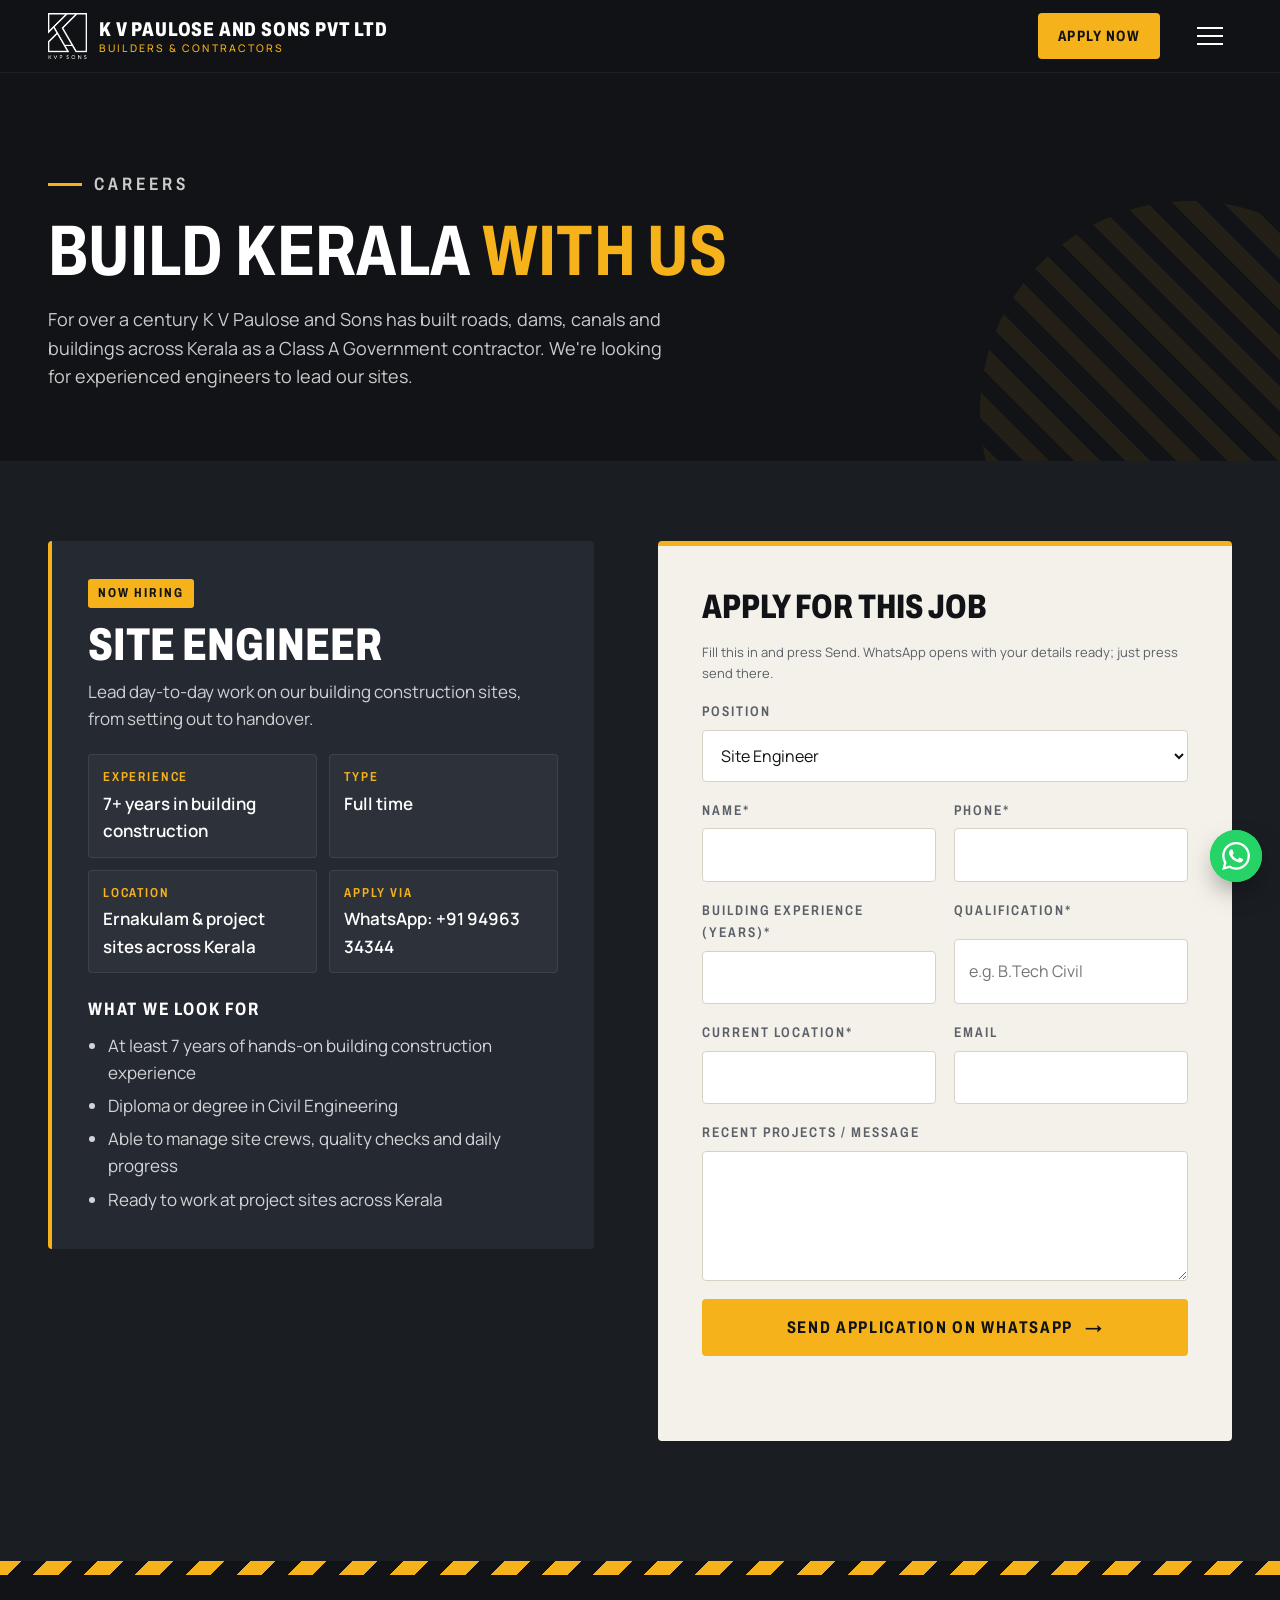
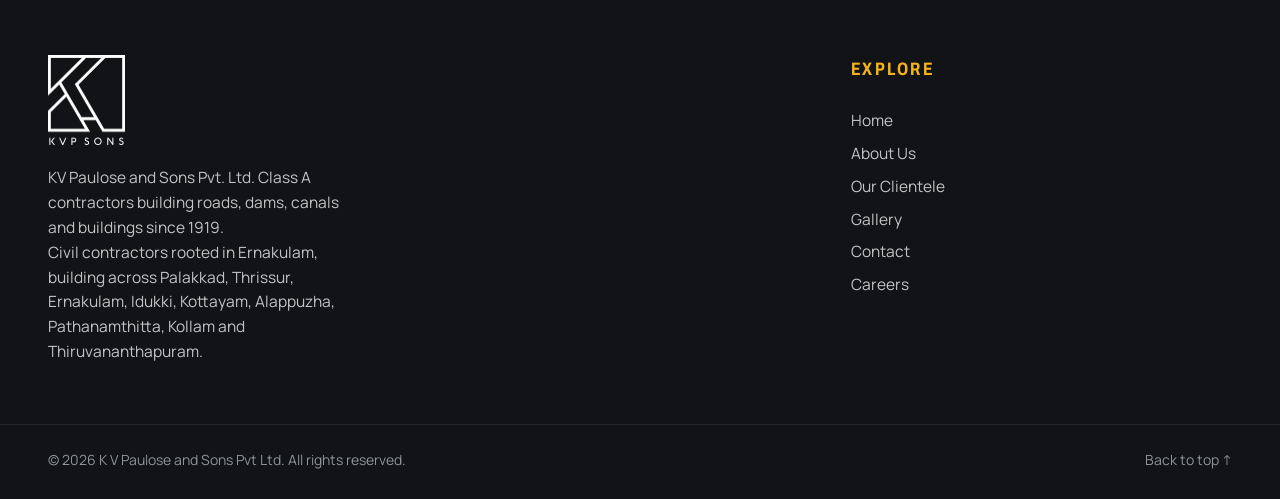
==== site/careers.html @ 3b6acccb "Careers page, card labels, timeline 1980/1990, MD Amal Paul, district SEO, founder wording, colour l" ====
<!doctype html>
<html lang="en">
<head>
  <meta charset="utf-8">
  <meta name="viewport" content="width=device-width, initial-scale=1">
  <title>Careers | K V Paulose and Sons Pvt Ltd — Site Engineer jobs in Kerala</title>
  <meta name="description" content="K V Paulose and Sons Pvt Ltd, Class A Government contractors since 1919, are hiring Site Engineers with 7+ years of building construction experience. Apply on WhatsApp.">
  <link rel="canonical" href="https://kvpsons.com/careers.html">
  <meta name="theme-color" content="#111316">
  <meta property="og:type" content="website">
  <meta property="og:site_name" content="K V Paulose and Sons Pvt Ltd">
  <meta property="og:title" content="We're hiring Site Engineers — K V Paulose and Sons Pvt Ltd">
  <meta property="og:description" content="7+ years of building construction experience. Join a Class A Government contractor building across Kerala since 1919. Apply on WhatsApp.">
  <meta property="og:url" content="https://kvpsons.com/careers.html">
  <meta property="og:image" content="https://kvpsons.com/images/logo.png">
  <meta name="twitter:card" content="summary">
  <script type="application/ld+json">
  {
    "@context": "https://schema.org",
    "@type": "JobPosting",
    "title": "Site Engineer",
    "description": "<p>Site Engineer for building construction projects across Kerala. Minimum 7 years of building construction experience.</p>",
    "datePosted": "2026-11-24",
    "employmentType": "FULL_TIME",
    "hiringOrganization": { "@type": "Organization", "name": "K V Paulose and Sons Pvt Ltd", "sameAs": "https://kvpsons.com/", "logo": "https://kvpsons.com/images/logo.png" },
    "jobLocation": { "@type": "Place", "address": { "@type": "PostalAddress", "addressLocality": "Ernakulam", "addressRegion": "Kerala", "addressCountry": "IN" } },
    "experienceRequirements": { "@type": "OccupationalExperienceRequirements", "monthsOfExperience": 84 }
  }
  </script>
  <link rel="icon" href="images/logo.png">
  <link rel="preconnect" href="https://fonts.googleapis.com">
  <link rel="preconnect" href="https://fonts.gstatic.com" crossorigin>
  <link href="https://fonts.googleapis.com/css2?family=Archivo:wdth,wght@62..125,500..900&family=Manrope:wght@400;500;600;700&display=swap" rel="stylesheet">
  <link rel="stylesheet" href="css/style.css?v=20">
</head>
<body class="careers-page">

<header class="header is-solid" id="header">
  <div class="header__inner">
    <a href="index.html" class="brand">
      <img src="images/logo.png" alt="K V Paulose and Sons Pvt Ltd logo">
      <span>K V Paulose and Sons Pvt Ltd<small>Builders &amp; Contractors</small></span>
    </a>
    <nav class="nav" id="nav">
      <a href="index.html">Home</a>
      <a href="index.html#about">About Us</a>
      <a href="index.html#clients">Our Clientele</a>
      <a href="index.html#gallery">Gallery</a>
      <a href="index.html#contact">Contact</a>
      <a href="careers.html" class="is-active">Careers</a>
    </nav>
    <a href="#apply" class="btn btn--yellow header__cta">Apply Now</a>
    <button class="burger" id="burger" aria-label="Open menu"><span></span><span></span><span></span></button>
  </div>
</header>

<main>
  <section class="careers-hero">
    <div class="container">
      <p class="kicker"><span class="kicker__bar"></span>Careers</p>
      <h1 class="h2">Build Kerala <em>with us</em></h1>
      <p>For over a century K V Paulose and Sons has built roads, dams, canals and buildings across Kerala as a Class A Government contractor. We're looking for experienced engineers to lead our sites.</p>
    </div>
  </section>

  <section class="careers" id="apply">
    <div class="container careers__grid">
      <article class="job">
        <span class="job__badge">Now hiring</span>
        <h2>Site Engineer</h2>
        <p>Lead day-to-day work on our building construction sites, from setting out to handover.</p>
        <dl class="job__facts">
          <div><dt>Experience</dt><dd>7+ years in building construction</dd></div>
          <div><dt>Type</dt><dd>Full time</dd></div>
          <div><dt>Location</dt><dd>Ernakulam &amp; project sites across Kerala</dd></div>
          <div><dt>Apply via</dt><dd>WhatsApp: +91 94963 34344</dd></div>
        </dl>
        <h4>What we look for</h4>
        <ul>
          <li>At least 7 years of hands-on building construction experience</li>
          <li>Diploma or degree in Civil Engineering</li>
          <li>Able to manage site crews, quality checks and daily progress</li>
          <li>Ready to work at project sites across Kerala</li>
        </ul>
      </article>

      <form class="form" id="careerForm">
        <h3>Apply for this job</h3>
        <p class="form__hint">Fill this in and press Send. WhatsApp opens with your details ready; just press send there.</p>
        <label><span>Position</span>
          <select name="position"><option>Site Engineer</option></select>
        </label>
        <div class="form__row">
          <label><span>Name*</span><input type="text" name="name" required autocomplete="name"></label>
          <label><span>Phone*</span><input type="tel" name="phone" required autocomplete="tel"></label>
        </div>
        <div class="form__row">
          <label><span>Building experience (years)*</span><input type="number" name="experience" min="0" max="60" required inputmode="numeric"></label>
          <label><span>Qualification*</span><input type="text" name="qualification" required placeholder="e.g. B.Tech Civil"></label>
        </div>
        <div class="form__row">
          <label><span>Current location*</span><input type="text" name="location" required></label>
          <label><span>Email</span><input type="email" name="email" autocomplete="email"></label>
        </div>
        <label><span>Recent projects / message</span><textarea name="message" rows="4"></textarea></label>
        <button class="btn btn--yellow btn--block" type="submit">Send Application on WhatsApp <span>→</span></button>
        <p class="form__msg" id="careerMsg" role="status"></p>
      </form>
    </div>
  </section>
</main>

<footer class="footer">
  <div class="hazard"></div>
  <div class="container footer__grid">
    <div class="footer__brand">
      <img src="images/logo.png" alt="K V Paulose and Sons Pvt Ltd logo">
      <p>KV Paulose and Sons Pvt. Ltd. Class A contractors building roads, dams, canals and buildings since 1919.</p>
      <p>Civil contractors rooted in Ernakulam, building across Palakkad, Thrissur, Ernakulam, Idukki, Kottayam, Alappuzha, Pathanamthitta, Kollam and Thiruvananthapuram.</p>
    </div>
    <div>
      <h5>Explore</h5>
      <a href="index.html">Home</a><a href="index.html#about">About Us</a><a href="index.html#clients">Our Clientele</a><a href="index.html#gallery">Gallery</a><a href="index.html#contact">Contact</a><a href="careers.html">Careers</a>
    </div>
  </div>
  <div class="container footer__bottom">
    <span>© <span id="year"></span> K V Paulose and Sons Pvt Ltd. All rights reserved.</span>
    <a href="#">Back to top ↑</a>
  </div>
</footer>

<a class="wa-float" href="https://wa.me/919496334344?text=Hello%20K%20V%20Paulose%20and%20Sons%2C%20I%20would%20like%20to%20apply%20for%20the%20Site%20Engineer%20job." target="_blank" rel="noopener" aria-label="Chat with us on WhatsApp" title="Chat with us on WhatsApp"><svg viewBox="0 0 24 24" aria-hidden="true"><path d="M17.472 14.382c-.297-.149-1.758-.867-2.03-.967-.273-.099-.471-.148-.67.15-.197.297-.767.966-.94 1.164-.173.199-.347.223-.644.075-.297-.15-1.255-.463-2.39-1.475-.883-.788-1.48-1.761-1.653-2.059-.173-.297-.018-.458.13-.606.134-.133.298-.347.446-.52.149-.174.198-.298.298-.497.099-.198.05-.371-.025-.52-.075-.149-.669-1.612-.916-2.207-.242-.579-.487-.5-.669-.51-.173-.008-.371-.01-.57-.01-.198 0-.52.074-.792.372-.272.297-1.04 1.016-1.04 2.479 0 1.462 1.065 2.875 1.213 3.074.149.198 2.096 3.2 5.077 4.487.709.306 1.262.489 1.694.625.712.227 1.36.195 1.871.118.571-.085 1.758-.719 2.006-1.413.248-.694.248-1.289.173-1.413-.074-.124-.272-.198-.57-.347m-5.421 7.403h-.004a9.87 9.87 0 01-5.031-1.378l-.361-.214-3.741.982.998-3.648-.235-.374a9.86 9.86 0 01-1.51-5.26c.001-5.45 4.436-9.884 9.888-9.884 2.64 0 5.122 1.03 6.988 2.898a9.825 9.825 0 012.893 6.994c-.003 5.45-4.437 9.884-9.885 9.884m8.413-18.297A11.815 11.815 0 0012.05 0C5.495 0 .16 5.335.157 11.892c0 2.096.547 4.142 1.588 5.945L.057 24l6.305-1.654a11.882 11.882 0 005.683 1.448h.005c6.554 0 11.89-5.335 11.893-11.893a11.821 11.821 0 00-3.48-8.413Z"/></svg></a>

<script src="js/careers.js?v=1"></script>
</body>
</html>
---- site/css/style.css ----
/* =========================================================
   KVP SONS — stylesheet
   Brand colours & fonts live in :root.
   ========================================================= */
:root {
  --yellow: #F5B21B;
  --yellow-dark: #D6950A;
  --ink: #111316;
  --ink-2: #1A1D22;
  --ink-3: #252931;
  --paper: #F4F1EA;
  --paper-2: #E9E4D8;
  --white: #FFFFFF;
  --muted: #8E949C;
  --muted-dark: #5B6068;

  --head: "Archivo", "Barlow Condensed", "Arial Narrow", sans-serif;
  --head-stretch: 75%;            /* Archivo is a variable-width font: 80% = slightly condensed */
  --body: "Manrope", system-ui, sans-serif;
  --ease: cubic-bezier(.22, 1, .36, 1);
  --radius: 4px;
  --pad: clamp(16px, 4vw, 48px);
}

*, *::before, *::after { box-sizing: border-box; margin: 0; padding: 0; }
html { scroll-behavior: smooth; scroll-padding-top: 76px; }
body { background: var(--ink); color: var(--white); font-family: var(--body); font-size: 17px; line-height: 1.6; overflow-x: hidden; }
img { display: block; max-width: 100%; }
a { color: inherit; text-decoration: none; }
button, input, select, textarea { font: inherit; color: inherit; }
button { cursor: pointer; background: none; border: 0; }

.container { width: 100%; max-width: 1280px; margin: 0 auto; padding: 0 var(--pad); }

/* ---------- type ---------- */
.h2 { font-family: var(--head); font-stretch: var(--head-stretch); font-weight: 700; text-transform: uppercase; font-size: clamp(40px, 5.6vw, 78px); line-height: .95; letter-spacing: .005em; }
.h2 em, .hero__title em { font-style: normal; color: var(--yellow); }
.kicker { display: flex; align-items: center; gap: 12px; font-family: var(--head); font-stretch: var(--head-stretch); font-weight: 600; font-size: 15px; letter-spacing: .22em; text-transform: uppercase; color: var(--yellow); margin-bottom: 18px; }
.kicker__bar { width: 34px; height: 3px; background: var(--yellow); display: inline-block; }
.kicker--dark { color: var(--ink); }
.kicker--dark .kicker__bar { background: var(--yellow); }

/* ---------- buttons ---------- */
.btn { display: inline-flex; align-items: center; justify-content: center; gap: 12px; padding: 15px 28px; font-family: var(--head); font-stretch: var(--head-stretch); font-weight: 700; font-size: 17px; letter-spacing: .1em; text-transform: uppercase; border-radius: var(--radius); position: relative; overflow: hidden; isolation: isolate; transition: color .35s, border-color .35s; }
.btn span { transition: transform .35s var(--ease); }
.btn:hover span { transform: translateX(5px); }
.btn--yellow { background: var(--yellow); color: var(--ink); }
.btn--yellow::before { content: ""; position: absolute; inset: 0; z-index: -1; background: var(--white); transform: scaleX(0); transform-origin: right; transition: transform .45s var(--ease); }
.btn--yellow:hover::before { transform: scaleX(1); transform-origin: left; }
.btn--ghost { border: 2px solid rgba(255,255,255,.5); color: var(--white); }
.btn--ghost:hover { border-color: var(--yellow); color: var(--yellow); }
.btn--block { width: 100%; }

/* =========================================================
   HEADER
   ========================================================= */
.header { position: fixed; inset: 0 0 auto; z-index: 50; transition: background .4s, box-shadow .4s, padding .4s; padding: 14px 0; }
.header.is-solid { background: rgba(17,19,22,.96); box-shadow: 0 1px 0 rgba(255,255,255,.06); padding: 6px 0; }
.header__inner { max-width: 1400px; margin: 0 auto; padding: 0 var(--pad); display: flex; align-items: center; gap: 28px; height: 60px; }
.brand { display: flex; align-items: center; gap: 12px; margin-right: auto; }
.brand img { height: 46px; width: auto; }
.brand span { font-family: var(--head); font-stretch: var(--head-stretch); font-weight: 800; font-size: 20px; letter-spacing: .04em; text-transform: uppercase; white-space: nowrap; line-height: 1; display: flex; flex-direction: column; }
.brand small { font-family: var(--body); font-weight: 500; font-size: 10.5px; letter-spacing: .2em; text-transform: uppercase; color: var(--yellow); margin-top: 4px; }
.nav { display: flex; gap: 26px; }
.nav a { white-space: nowrap; font-family: var(--head); font-stretch: var(--head-stretch); font-weight: 600; font-size: 16px; letter-spacing: .1em; text-transform: uppercase; position: relative; padding: 6px 0; color: rgba(255,255,255,.82); transition: color .3s; }
.nav a::after { content: ""; position: absolute; left: 0; right: 0; bottom: 0; height: 2px; background: var(--yellow); transform: scaleX(0); transform-origin: left; transition: transform .35s var(--ease); }
.nav a:hover, .nav a.is-active { color: var(--white); }
.nav a:hover::after, .nav a.is-active::after { transform: scaleX(1); }
.header__cta { padding: 11px 20px; font-size: 15px; }
/* day / night switch — small round button on the right of the header */
.scene-toggle {
  width: 40px; height: 40px; flex: 0 0 40px; border-radius: 50%;
  display: grid; place-items: center; cursor: pointer;
  background: rgba(255,255,255,.08); border: 1px solid rgba(255,255,255,.22); color: var(--white);
  transition: background .3s, border-color .3s, transform .4s var(--ease);
}
.scene-toggle:hover, .scene-toggle:focus-visible { background: rgba(245,178,27,.18); border-color: var(--yellow); }
.scene-toggle:active { transform: rotate(-25deg) scale(.92); }
.scene-toggle svg { width: 19px; height: 19px; grid-area: 1 / 1; transition: opacity .35s, transform .45s var(--ease); }
.scene-toggle .ico-moon { fill: var(--white); }
.scene-toggle .ico-sun { fill: var(--yellow); stroke: var(--yellow); stroke-width: 1.8; stroke-linecap: round; }
/* day shows the moon (tap for night); night shows the sun (tap for day) */
html[data-scene="day"] .scene-toggle .ico-sun, html:not([data-scene]) .scene-toggle .ico-sun { opacity: 0; transform: rotate(-90deg) scale(.5); }
html[data-scene="night"] .scene-toggle .ico-moon { opacity: 0; transform: rotate(90deg) scale(.5); }
.burger { display: none; width: 44px; height: 44px; flex-direction: column; justify-content: center; align-items: center; gap: 6px; }
.burger span { width: 26px; height: 2px; background: var(--white); transition: transform .35s var(--ease), opacity .3s; }
.burger.is-open span:nth-child(1) { transform: translateY(8px) rotate(45deg); }
.burger.is-open span:nth-child(2) { opacity: 0; }
.burger.is-open span:nth-child(3) { transform: translateY(-8px) rotate(-45deg); }

/* =========================================================
   HERO
   ========================================================= */
.hero { position: relative; min-height: max(100vh, 640px); overflow: hidden; display: flex; flex-direction: column; justify-content: center; background: #0E1A2B; }
.hero__canvas { position: absolute; inset: 0; width: 100%; height: 100%; display: block; }
.hero__shade { position: absolute; inset: 0; pointer-events: none; background: linear-gradient(90deg, rgba(10,12,16,.82) 0%, rgba(10,12,16,.55) 38%, rgba(10,12,16,0) 62%), linear-gradient(0deg, rgba(10,12,16,.65) 0%, rgba(10,12,16,0) 30%); }
/* top padding clears the header, bottom padding keeps the buttons above the stats bar */
.hero__content { position: relative; z-index: 2; padding-top: 120px; padding-bottom: 190px; }
.hero__title { font-family: var(--head); font-stretch: var(--head-stretch); font-weight: 800; text-transform: uppercase; font-size: clamp(46px, min(6.4vw, 10.5vh), 98px); line-height: .9; letter-spacing: .005em; margin-bottom: 26px; }
.hero__title .ln { display: block; overflow: hidden; }
.hero__title .ln > span { display: inline-block; }
/* frosted-glass panel keeps the intro text readable over the lit city */
.hero__text {
  max-width: 540px; margin-bottom: 30px; font-size: 18px; color: rgba(255,255,255,.92);
  padding: 16px 22px; border-radius: 12px;
  background: rgba(12,14,18,.45);
  -webkit-backdrop-filter: blur(12px) saturate(1.2); backdrop-filter: blur(12px) saturate(1.2);
  border: 1px solid rgba(255,255,255,.12); border-left: 3px solid var(--yellow);
  box-shadow: 0 18px 40px -20px rgba(0,0,0,.6);
}
.hero__btns { display: flex; flex-wrap: wrap; gap: 14px; }

.stats { position: absolute; z-index: 3; left: 0; right: 0; bottom: 0; margin: 0 auto; padding: 0; display: grid; grid-template-columns: repeat(4, minmax(0, 1fr)); max-width: 1280px; }
.stat { padding: 22px 26px; background: rgba(17,19,22,.78); backdrop-filter: blur(8px); -webkit-backdrop-filter: blur(8px); border-top: 3px solid var(--yellow); display: grid; grid-template-columns: auto 1fr; align-items: baseline; column-gap: 2px; }
.stat + .stat { border-left: 1px solid rgba(255,255,255,.08); }
.stat b { font-family: var(--head); font-stretch: var(--head-stretch); font-weight: 800; font-size: clamp(34px, 3.6vw, 52px); line-height: 1; }
.stat i { font-style: normal; font-family: var(--head); font-stretch: var(--head-stretch); font-weight: 800; font-size: 30px; color: var(--yellow); }
.stat span { grid-column: 1 / -1; font-size: 13px; letter-spacing: .14em; text-transform: uppercase; color: var(--muted); margin-top: 6px; }

/* =========================================================
   SERVICES
   ========================================================= */
.services { background: var(--paper); color: var(--ink); padding: 120px 0 110px; }
.sec-head { margin-bottom: 56px; max-width: 760px; }
.sec-head--row { max-width: none; display: flex; justify-content: space-between; align-items: flex-end; gap: 30px; flex-wrap: wrap; }
.services__grid { display: grid; grid-template-columns: repeat(4, minmax(0, 1fr)); gap: 20px; }
.svc { background: var(--white); border-radius: var(--radius); overflow: hidden; position: relative; transition: transform .5s var(--ease), box-shadow .5s; }
.svc:hover { transform: translateY(-8px); box-shadow: 0 30px 50px -30px rgba(0,0,0,.45); }
.svc__img { aspect-ratio: 4/3; background-size: cover; background-position: center; transition: transform 1s var(--ease); }
.svc:hover .svc__img { transform: scale(1.07); }
.svc__body { padding: 24px 24px 28px; position: relative; background: var(--white); }
.svc__body::before { content: ""; position: absolute; left: 0; top: 0; height: 4px; width: 0; background: var(--yellow); transition: width .5s var(--ease); }
.svc:hover .svc__body::before { width: 100%; }
.svc__num { font-family: var(--head); font-stretch: var(--head-stretch); font-weight: 700; color: var(--yellow-dark); font-size: 15px; letter-spacing: .1em; }
.svc h3 { font-family: var(--head); font-stretch: var(--head-stretch); font-weight: 700; font-size: 27px; text-transform: uppercase; line-height: 1.05; margin: 6px 0 10px; }
.svc p { font-size: 15.5px; color: var(--muted-dark); }

/* ticker */
.ticker { background: var(--yellow); color: var(--ink); overflow: hidden; padding: 18px 0; border-block: 3px solid var(--ink); }
.ticker__track { display: flex; width: max-content; animation: ticker 30s linear infinite; }
.ticker span { font-family: var(--head); font-stretch: var(--head-stretch); font-weight: 800; font-size: clamp(30px, 4vw, 52px); text-transform: uppercase; letter-spacing: .03em; padding: 0 28px; display: flex; align-items: center; gap: 56px; line-height: 1; }
.ticker span::after { content: ""; width: 14px; height: 14px; background: var(--ink); transform: rotate(45deg); margin-left: 28px; }
@keyframes ticker { to { transform: translateX(-50%); } }

/* =========================================================
   ABOUT
   ========================================================= */
.about { background: var(--paper); color: var(--ink); padding: 130px 0; }
.about__grid { display: grid; grid-template-columns: 1fr 1fr; gap: clamp(40px, 6vw, 90px); align-items: center; }
.about__media { position: relative; padding: 0 0 70px 0; }
.about__img { border-radius: var(--radius); object-fit: cover; }
.about__img--a { width: 82%; aspect-ratio: 4/5; object-position: 62% center; }
.about__img--b { position: absolute; right: 0; bottom: 0; width: 52%; aspect-ratio: 1; border: 8px solid var(--paper); }
.badge { position: absolute; left: 50%; top: 34px; transform: translateX(-30%); background: var(--yellow); color: var(--ink); padding: 22px 26px; border-radius: var(--radius); display: flex; gap: 14px; align-items: center; box-shadow: 0 20px 40px -20px rgba(0,0,0,.5); }
.badge b { font-family: var(--head); font-stretch: var(--head-stretch); font-weight: 800; font-size: 56px; line-height: 1; }
.badge span { font-family: var(--head); font-stretch: var(--head-stretch); font-weight: 600; text-transform: uppercase; letter-spacing: .06em; line-height: 1.1; font-size: 16px; }
.about__text > p { color: #3A3F46; margin-top: 18px; }
.about__text .h2 { margin-bottom: 8px; }
.values { list-style: none; margin-top: 34px; display: grid; gap: 18px; }
.values li { display: flex; gap: 18px; align-items: flex-start; padding: 18px 20px; background: var(--white); border-left: 4px solid var(--yellow); border-radius: var(--radius); }
.values__ico { flex: none; width: 42px; height: 42px; border-radius: 50%; background: var(--ink); color: var(--yellow); display: grid; place-items: center; font-size: 18px; }
.values h4 { font-family: var(--head); font-stretch: var(--head-stretch); font-weight: 700; font-size: 21px; text-transform: uppercase; letter-spacing: .02em; }
.values p { font-size: 15px; color: var(--muted-dark); }

/* legacy timeline */
.legacy { margin-top: 120px; }
.timeline { list-style: none; position: relative; display: grid; gap: 18px; }
.timeline::before { content: ""; position: absolute; left: 118px; top: 10px; bottom: 10px; width: 3px; background: rgba(17,19,22,.14); border-radius: 2px; }
/* gold progress fill that grows as you scroll through the timeline (--p is set in main.js) */
.timeline::after { content: ""; position: absolute; left: 118px; top: 10px; width: 3px; height: calc((100% - 20px) * var(--p, 0)); background: var(--yellow); border-radius: 2px; box-shadow: 0 0 10px rgba(245,178,27,.55); }
.timeline li { display: grid; grid-template-columns: 100px 1fr; gap: 54px; align-items: start; position: relative; }
.timeline li::before { content: ""; position: absolute; z-index: 1; left: 111px; top: 16px; width: 17px; height: 17px; border-radius: 50%; background: var(--paper); border: 4px solid rgba(17,19,22,.25); transition: border-color .35s, background .35s, transform .35s; }
.timeline li.is-passed::before { border-color: var(--yellow); background: var(--yellow); transform: scale(1.1); }
.timeline__year { font-family: var(--head); font-stretch: var(--head-stretch); font-weight: 800; font-size: 30px; line-height: 1.1; text-align: right; color: var(--ink); padding-top: 6px; }
.timeline li > div { background: var(--white); border-radius: var(--radius); padding: 22px 26px; border: 1px solid var(--paper-2); transition: border-color .4s, box-shadow .4s, transform .4s var(--ease); }
.timeline li:hover > div { border-color: var(--yellow); box-shadow: 0 20px 40px -26px rgba(0,0,0,.35); transform: translateX(6px); }
.timeline h4 { font-family: var(--head); font-stretch: var(--head-stretch); font-weight: 700; font-size: 24px; text-transform: uppercase; line-height: 1.1; margin-bottom: 8px; }
.timeline p { color: #3A3F46; font-size: 16px; }
@media (max-width: 600px) {
  .timeline::before, .timeline::after { left: 7px; width: 4px; }
  .timeline li { grid-template-columns: 1fr; gap: 8px; padding-left: 34px; }
  .timeline li::before { left: 0; top: 8px; }
  .timeline__year { text-align: left; font-size: 24px; padding-top: 0; }
}

/* =========================================================
   TEAM
   ========================================================= */
.team { background: var(--ink); padding: 130px 0; position: relative; }
.team::before { content: ""; position: absolute; inset: 0; background-image: linear-gradient(rgba(255,255,255,.035) 1px, transparent 1px), linear-gradient(90deg, rgba(255,255,255,.035) 1px, transparent 1px); background-size: 64px 64px; pointer-events: none; }
.team .container { position: relative; }
.founder { display: grid; grid-template-columns: 340px 1fr; gap: 50px; align-items: center; background: var(--ink-2); border: 1px solid rgba(255,255,255,.06); border-radius: var(--radius); padding: 28px; margin-bottom: 30px; }
.founder__img { aspect-ratio: 4/5; overflow: hidden; border-radius: var(--radius); }
.founder__img img { width: 100%; height: 100%; object-fit: cover; }
.founder__tag { font-family: var(--head); font-stretch: var(--head-stretch); font-weight: 700; letter-spacing: .2em; text-transform: uppercase; color: var(--yellow); font-size: 15px; }
.founder h3 { font-family: var(--head); font-stretch: var(--head-stretch); font-weight: 800; text-transform: uppercase; font-size: clamp(36px, 4.4vw, 60px); line-height: 1; margin: 10px 0 18px; }
.founder blockquote { font-size: clamp(19px, 1.7vw, 24px); line-height: 1.45; color: rgba(255,255,255,.8); border-left: 3px solid var(--yellow); padding-left: 22px; max-width: 620px; }
.team__grid { display: grid; grid-template-columns: repeat(4, minmax(0, 1fr)); gap: 20px; }
.member { position: relative; border-radius: var(--radius); overflow: hidden; background: var(--ink-3); }
.member__img { aspect-ratio: 4/5; overflow: hidden; }
.member__img img { width: 100%; height: 100%; object-fit: cover; filter: grayscale(.7) contrast(1.05); transition: transform .9s var(--ease), filter .6s; }
.member:hover .member__img img { transform: scale(1.06); filter: none; }
.member__info { position: absolute; left: 0; right: 0; bottom: 0; padding: 50px 18px 16px; background: linear-gradient(0deg, rgba(10,12,16,.95), rgba(10,12,16,0)); }
.member__info::before { content: ""; position: absolute; left: 18px; top: 36px; width: 26px; height: 3px; background: var(--yellow); transition: width .45s var(--ease); }
.member:hover .member__info::before { width: 60px; }
.member h4 { font-family: var(--head); font-stretch: var(--head-stretch); font-weight: 700; font-size: 24px; text-transform: uppercase; line-height: 1.05; }
.member p { font-size: 13px; letter-spacing: .14em; text-transform: uppercase; color: var(--yellow); }

/* =========================================================
   CLIENTS
   ========================================================= */
.clients { background: var(--paper); color: var(--ink); padding: 130px 0; }
.clients__grid { display: grid; grid-template-columns: repeat(6, minmax(0, 1fr)); gap: 14px; }
.client { background: var(--white); border-radius: var(--radius); aspect-ratio: 1.25; display: grid; place-items: center; padding: 14px; border: 1px solid var(--paper-2); position: relative; transition: transform .45s var(--ease), box-shadow .45s, border-color .45s; }
.client { min-width: 0; overflow: hidden; }
.client img { width: 100%; height: 100%; object-fit: contain; }
.client:hover { transform: translateY(-6px); box-shadow: 0 22px 40px -24px rgba(0,0,0,.4); border-color: var(--yellow); }

/* =========================================================
   GALLERY
   ========================================================= */
.gallery { background: var(--ink); padding: 130px 0; }
.gallery__note { max-width: 380px; color: var(--muted); }
.filters { display: flex; flex-wrap: wrap; gap: 8px; }
.filters button { font-family: var(--head); font-stretch: var(--head-stretch); font-weight: 600; font-size: 16px; letter-spacing: .1em; text-transform: uppercase; padding: 10px 20px; border: 1px solid rgba(255,255,255,.2); border-radius: var(--radius); transition: background .3s, color .3s, border-color .3s; }
.filters button:hover { border-color: var(--yellow); }
.filters button.is-active { background: var(--yellow); color: var(--ink); border-color: var(--yellow); }
.shot { break-inside: avoid; margin-bottom: 16px; border-radius: var(--radius); overflow: hidden; position: relative; cursor: zoom-in; background: var(--ink-3); transition: opacity .4s, transform .4s; }
.shot.is-hidden { display: none; }
.shot img { width: 100%; height: auto; transition: transform .9s var(--ease); }
.shot:hover img { transform: scale(1.06); }
.shot__cap { position: absolute; inset: auto 0 0 0; padding: 40px 18px 16px; background: linear-gradient(0deg, rgba(10,12,16,.9), transparent); display: flex; justify-content: space-between; align-items: flex-end; opacity: 0; transform: translateY(10px); transition: opacity .4s, transform .4s var(--ease); }
.shot:hover .shot__cap { opacity: 1; transform: none; }
.shot__cap b { font-family: var(--head); font-stretch: var(--head-stretch); font-weight: 700; font-size: 21px; text-transform: uppercase; }
.shot__cap span { font-size: 12px; letter-spacing: .14em; text-transform: uppercase; color: var(--yellow); }

.lightbox { position: fixed; inset: 0; z-index: 100; background: rgba(8,9,11,.95); display: flex; align-items: center; justify-content: center; opacity: 0; pointer-events: none; transition: opacity .35s; }
.lightbox.is-open { opacity: 1; pointer-events: auto; }
.lightbox figure { max-width: min(1100px, 90vw); }
.lightbox img { max-height: 80vh; width: auto; margin: 0 auto; border-radius: var(--radius); }
.lightbox figcaption { text-align: center; margin-top: 14px; font-family: var(--head); font-stretch: var(--head-stretch); font-size: 20px; letter-spacing: .08em; text-transform: uppercase; }
.lightbox__close { position: absolute; top: 20px; right: 24px; font-size: 26px; }
.lightbox__nav { position: absolute; top: 50%; transform: translateY(-50%); width: 54px; height: 54px; border-radius: 50%; background: rgba(255,255,255,.08); font-size: 22px; transition: background .3s, color .3s; }
.lightbox__nav:hover { background: var(--yellow); color: var(--ink); }
.lightbox__nav--prev { left: 20px; }
.lightbox__nav--next { right: 20px; }

/* =========================================================
   CONTACT
   ========================================================= */
.contact { background: var(--ink-2); padding: 130px 0; position: relative; overflow: hidden; }
.contact::after { content: ""; position: absolute; right: -120px; top: -120px; width: 420px; height: 420px; background: repeating-linear-gradient(45deg, rgba(245,178,27,.08) 0 18px, transparent 18px 36px); border-radius: 50%; pointer-events: none; }
.contact__grid { display: grid; grid-template-columns: 1fr 1.05fr; gap: clamp(40px, 6vw, 90px); align-items: start; position: relative; z-index: 1; }
.contact__lead { color: rgba(255,255,255,.75); margin: 18px 0 36px; max-width: 440px; }
.contact__list { list-style: none; display: grid; gap: 4px; }
.contact__list li { display: grid; grid-template-columns: 90px 1fr; gap: 16px; padding: 18px 0; border-bottom: 1px solid rgba(255,255,255,.08); }
.contact__list span { font-family: var(--head); font-stretch: var(--head-stretch); font-weight: 600; letter-spacing: .16em; text-transform: uppercase; color: var(--yellow); font-size: 15px; padding-top: 2px; }
.contact__list a, .contact__list p { font-size: 18px; }
.contact__list a:hover { color: var(--yellow); }
.form { background: var(--paper); color: var(--ink); padding: clamp(24px, 3.4vw, 44px); border-radius: var(--radius); border-top: 5px solid var(--yellow); display: grid; gap: 18px; }
.form h3 { font-family: var(--head); font-stretch: var(--head-stretch); font-weight: 800; text-transform: uppercase; font-size: 34px; line-height: 1; }
.form__row { display: grid; grid-template-columns: 1fr 1fr; gap: 18px; }
.form label { display: grid; gap: 6px; }
.form label > span { font-family: var(--head); font-stretch: var(--head-stretch); font-weight: 600; font-size: 14px; letter-spacing: .14em; text-transform: uppercase; color: var(--muted-dark); }
.form input, .form select, .form textarea { width: 100%; background: var(--white); border: 1px solid #D8D2C4; border-radius: var(--radius); padding: 13px 14px; font-size: 16px; outline: none; transition: border-color .3s, box-shadow .3s; }
.form input:focus, .form select:focus, .form textarea:focus { border-color: var(--yellow); box-shadow: 0 0 0 3px rgba(245,178,27,.25); }
.form textarea { resize: vertical; }
.form__msg { min-height: 1.4em; font-weight: 600; color: #2F7D32; }

/* =========================================================
   FOOTER
   ========================================================= */
.footer { background: var(--ink); padding-bottom: 28px; }
.hazard { height: 14px; background: repeating-linear-gradient(-45deg, var(--yellow) 0 18px, var(--ink) 18px 36px); }
.footer__grid { display: grid; grid-template-columns: 2fr 1fr; gap: 40px; padding-top: 80px; padding-bottom: 60px; }
.footer__brand img { height: 90px; width: auto; margin-bottom: 20px; }
.footer__brand p { color: var(--muted); max-width: 320px; }
.footer h5 { font-family: var(--head); font-stretch: var(--head-stretch); font-weight: 700; font-size: 18px; letter-spacing: .14em; text-transform: uppercase; color: var(--yellow); margin-bottom: 16px; }
.footer__grid > div:not(.footer__brand) { display: flex; flex-direction: column; gap: 8px; }
.footer__grid a, .footer__grid p { color: rgba(255,255,255,.75); font-size: 15.5px; }
.footer__grid a:hover { color: var(--yellow); }
.footer__bottom { display: flex; justify-content: space-between; gap: 20px; flex-wrap: wrap; border-top: 1px solid rgba(255,255,255,.08); padding-top: 24px; font-size: 14px; color: var(--muted); }
.footer__bottom a:hover { color: var(--yellow); }

/* =========================================================
   RESPONSIVE
   ========================================================= */
/* the full company name needs room: below 1280px the menu collapses into the ☰ button */
@media (max-width: 1280px) {
  .nav { position: fixed; inset: 0; background: var(--ink); flex-direction: column; justify-content: center; align-items: center; gap: 18px; clip-path: inset(0 0 100% 0); transition: clip-path .6s var(--ease); z-index: -1; }
  .nav.is-open { clip-path: inset(0 0 0 0); }
  .nav a { font-size: 34px; font-weight: 700; }
  .burger { display: flex; }
  /* phones & tablets: sun / moon button floats in the bottom-right corner, clear of the company name */
  .scene-toggle {
    position: fixed; right: 18px; bottom: calc(18px + env(safe-area-inset-bottom, 0px)); z-index: 5;
    width: 46px; height: 46px;
    background: rgba(17,19,22,.82); border-color: rgba(245,178,27,.55);
    box-shadow: 0 10px 26px -8px rgba(0,0,0,.6);
  }
  .scene-toggle svg { width: 21px; height: 21px; }
  body:has(.nav.is-open) .scene-toggle { opacity: 0; pointer-events: none; }
}
@media (max-width: 1100px) {
  .services__grid { grid-template-columns: repeat(2, minmax(0, 1fr)); }
  .team__grid { grid-template-columns: repeat(3, minmax(0, 1fr)); }
  .clients__grid { grid-template-columns: repeat(4, minmax(0, 1fr)); }
  .footer__grid { grid-template-columns: 1fr 1fr; }
}
@media (max-width: 860px) {
  .about__grid, .contact__grid { grid-template-columns: 1fr; }
  /* phones & tablets: "About Us" opens on the text; the photos follow it */
  .about__media { order: 2; }
  .about__text { order: 1; }
  .founder { grid-template-columns: 1fr; gap: 26px; }
  .founder__img { max-width: 360px; }
  .hero { height: auto; min-height: 0; justify-content: flex-start; padding-top: 110px; }
  .hero__content { padding-top: 0; padding-bottom: max(420px, 56vh); }
  .stats { position: relative; grid-template-columns: repeat(2, minmax(0, 1fr)); }
  .hero__shade { background: linear-gradient(180deg, rgba(10,12,16,.88) 0%, rgba(10,12,16,.6) 40%, rgba(10,12,16,0) 55%); }
}
@media (max-width: 600px) {
  body { font-size: 16px; }
  .header__cta { display: none; }
  .brand img { height: 38px; }
  .brand span { font-size: 16px; }
  .services__grid, .team__grid { grid-template-columns: 1fr 1fr; gap: 12px; }
  .svc__body { padding: 16px; }
  .svc h3 { font-size: 21px; }
  .svc p { display: none; }
  .member h4 { font-size: 18px; }
  .member p { font-size: 11px; }
  .clients__grid { grid-template-columns: repeat(3, minmax(0, 1fr)); gap: 8px; }
  .form__row { grid-template-columns: 1fr; }
  .stat { padding: 14px 16px; }
  .stat span { font-size: 11px; }
  .hero__title { font-size: 46px; }
  .hero__text { font-size: 16px; }
  .badge { padding: 14px 16px; left: auto; right: 0; transform: none; }
  .badge b { font-size: 40px; }
  .footer__grid { grid-template-columns: 1fr; }
  .contact__list li { grid-template-columns: 1fr; gap: 2px; }
  .services, .about, .team, .clients, .gallery, .contact { padding: 90px 0; }
}

@media (prefers-reduced-motion: reduce) {
  html { scroll-behavior: auto; }
  *, *::before, *::after { animation-duration: .01ms !important; transition-duration: .01ms !important; }
}

/* =========================================================
   OPENING / LOADER — greeting, loading bar, % counter
   ========================================================= */
body.is-loading { overflow: hidden; }
.loader {
  position: fixed; inset: 0; z-index: 1000;
  display: flex; align-items: center; justify-content: center;
  background: var(--ink); color: #fff;
  transition: transform 1s cubic-bezier(.76,0,.24,1);
}
.loader.is-done { transform: translateY(-100%); pointer-events: none; transition-duration: .8s; }
.loader.is-done .loader__inner { opacity: 0; transform: translateY(-40px); }
.loader__inner {
  width: min(560px, calc(100% - 48px));
  display: flex; flex-direction: column; align-items: center; text-align: center;
  transition: opacity .5s ease, transform .6s ease;
}
.loader__hello { display: block; height: clamp(90px, 22vw, 200px); width: auto; max-width: 100%; overflow: visible; }
.loader__hello text {
  font-family: var(--head), "Nirmala UI", "Noto Sans", "Noto Sans Malayalam", "Noto Sans Devanagari", system-ui, sans-serif;
  font-weight: 700; font-size: 120px;
  fill: rgba(255,255,255,0); stroke: var(--yellow); stroke-width: 1.4px;
  stroke-linecap: round; stroke-linejoin: round;
  stroke-dasharray: var(--dash, 700); stroke-dashoffset: var(--dash, 700);
}
.loader__hello text.is-script { font-family: "Dancing Script", cursive; font-weight: 600; stroke-width: 1.2px; }
/* write: draw the outline, then fill it in, then fade before the next word */
.loader__hello text.is-writing {
  animation:
    kvpDraw var(--draw) cubic-bezier(.45,.05,.35,1) forwards,
    kvpFill var(--fill) ease calc(var(--draw) * .8) forwards,
    kvpOut calc(var(--life) - var(--out)) ease var(--out) forwards;
}
.loader__hello text.is-writing.is-last {
  animation: kvpDraw var(--draw) cubic-bezier(.45,.05,.35,1) forwards, kvpFill var(--fill) ease calc(var(--draw) * .8) forwards;
}
/* quick flashes: no drawing, just the filled word */
.loader__hello text.is-flash { animation: none !important; fill: #fff; stroke: none; stroke-dashoffset: 0; }
@keyframes kvpDraw { to { stroke-dashoffset: 0; } }
@keyframes kvpFill { to { fill: #fff; stroke: rgba(245,178,27,0); } }
@keyframes kvpOut { to { opacity: 0; } }
.loader__bar {
  width: 100%; height: 3px; margin-top: clamp(22px, 4vh, 36px);
  background: rgba(255,255,255,.14); overflow: hidden;
}
.loader__bar span {
  display: block; height: 100%; background: var(--yellow);
  transform: scaleX(0); transform-origin: left;
}
.loader__num {
  margin-top: 14px;
  font: 600 13px/1 var(--body); letter-spacing: .2em; color: rgba(255,255,255,.6);
  font-variant-numeric: tabular-nums;
}

/* ---------- featured project card + popup ---------- */
.svc--project { cursor: pointer; }
.svc--project:focus-visible { outline: 3px solid var(--yellow); outline-offset: 3px; }
.svc__more { display: inline-flex; gap: 8px; align-items: center; margin-top: 14px; font-family: var(--head); font-stretch: var(--head-stretch); font-weight: 700; font-size: 15px; letter-spacing: .08em; text-transform: uppercase; color: var(--ink); border-bottom: 2px solid var(--yellow); padding-bottom: 2px; }
.svc__more i { font-style: normal; transition: transform .4s var(--ease); }
.svc--project:hover .svc__more i { transform: translateX(5px); }

.project { position: fixed; inset: 0; z-index: 120; display: flex; align-items: center; justify-content: center; padding: 24px; }
.project[hidden] { display: none; }
.project__backdrop { position: absolute; inset: 0; background: rgba(8,9,11,.82); backdrop-filter: blur(6px); opacity: 0; transition: opacity .35s; }
.project__panel { position: relative; width: min(1180px, 100%); max-height: calc(100vh - 48px); overflow: auto; overscroll-behavior: contain; background: var(--white); color: var(--ink); border-radius: var(--radius); display: grid; grid-template-columns: 1.15fr 1fr; opacity: 0; transform: translateY(30px) scale(.98); transition: opacity .4s var(--ease), transform .5s var(--ease); }
.project.is-open .project__backdrop { opacity: 1; }
.project.is-open .project__panel { opacity: 1; transform: none; }
.project__close { position: absolute; top: 12px; right: 12px; z-index: 2; width: 44px; height: 44px; border-radius: 50%; background: var(--ink); color: var(--white); font-size: 26px; line-height: 1; transition: background .3s, color .3s; }
.project__close:hover { background: var(--yellow); color: var(--ink); }
.project__gallery { background: #111; padding: 16px; display: flex; flex-direction: column; gap: 12px; }
.project__main { width: 100%; height: min(60vh, 560px); object-fit: contain; border-radius: 8px; background: #000; }
.project__thumbs { display: flex; gap: 10px; }
.project__thumbs button { flex: 1 1 0; min-width: 0; }
.project__thumbs button { aspect-ratio: 4/3; border-radius: 6px; overflow: hidden; opacity: .55; outline: 2px solid transparent; outline-offset: 2px; transition: opacity .3s, outline-color .3s; }
.project__thumbs button:hover { opacity: .9; }
.project__thumbs button.is-active { opacity: 1; outline-color: var(--yellow); }
.project__thumbs img { width: 100%; height: 100%; object-fit: cover; }
.project__text { padding: 40px 40px 36px; }
.project__text h3 { font-family: var(--head); font-stretch: var(--head-stretch); font-weight: 800; font-size: clamp(28px, 2.6vw, 38px); line-height: 1.05; text-transform: uppercase; margin: 10px 0 22px; padding-right: 30px; }
.project__text p { color: var(--muted-dark); margin-bottom: 14px; font-size: 15.5px; line-height: 1.65; }
.project__facts { display: grid; grid-template-columns: 1fr 1fr; gap: 12px; margin-bottom: 24px; }
.project__facts div { background: var(--paper); border-left: 3px solid var(--yellow); padding: 10px 14px; border-radius: 4px; }
.project__facts dt { font-size: 11px; letter-spacing: .12em; text-transform: uppercase; color: var(--muted-dark); }
.project__facts dd { font-weight: 700; font-size: 15px; margin: 2px 0 0; }
@media (max-width: 860px) {
  .project { padding: 0; align-items: stretch; }
  .project__panel { grid-template-columns: 1fr; max-height: 100vh; border-radius: 0; }
  .project__main { height: 48vh; }
  .project__text { padding: 26px 20px 40px; }
}
@media (max-width: 600px) {
  .svc--project p { display: block; font-size: 13.5px; line-height: 1.45; }
  .svc__cat { display: none; }
  .svc__more { font-size: 13px; margin-top: 10px; }
  .project__facts { grid-template-columns: 1fr; }
}

/* card that rotates between several projects */
.svc__img--slides { position: relative; }
.svc__slide { position: absolute; inset: 0; background-size: cover; background-position: center; opacity: 0; transition: opacity 1s var(--ease); }
.svc__slide.is-on { opacity: 1; }
.svc__items { display: grid; }
.svc__item { grid-area: 1 / 1; opacity: 0; transform: translateY(8px); transition: opacity .6s var(--ease), transform .6s var(--ease); pointer-events: none; }
.svc__item.is-on { opacity: 1; transform: none; }
.svc__foot { display: flex; align-items: center; justify-content: space-between; gap: 10px; }
.svc__dots { display: inline-flex; gap: 6px; margin-top: 14px; }
.svc__dots button { width: 8px; height: 8px; border-radius: 50%; background: var(--paper-2); padding: 0; transition: background .3s, width .3s; }
.svc__dots button.is-on { background: var(--yellow-dark); width: 20px; border-radius: 4px; }
.project__next { display: flex; align-items: center; gap: 10px; width: 100%; margin-top: 18px; padding: 14px 18px; border-radius: 6px; background: var(--ink); color: var(--white); text-align: left; font-family: var(--head); font-stretch: var(--head-stretch); font-weight: 700; font-size: 16px; letter-spacing: .05em; text-transform: uppercase; transition: background .3s, color .3s; }
.project__next i { font-style: normal; margin-left: auto; }
.project__next:hover { background: var(--yellow); color: var(--ink); }
@media (max-width: 600px) { .svc__dots { margin-top: 10px; } .svc__foot { flex-wrap: wrap; } }

/* ---------- floating WhatsApp button (bottom right on every screen) ---------- */
.wa-float { position: fixed; right: 22px; bottom: calc(22px + env(safe-area-inset-bottom, 0px)); z-index: 60; width: 58px; height: 58px; border-radius: 50%; background: #25D366; display: grid; place-items: center; box-shadow: 0 12px 28px -8px rgba(0,0,0,.55); transition: transform .35s var(--ease), box-shadow .35s; }
.wa-float svg { width: 31px; height: 31px; fill: #fff; position: relative; }
.wa-float::before { content: ""; position: absolute; inset: 0; border-radius: 50%; background: #25D366; animation: waPulse 2.6s ease-out infinite; }
.wa-float:hover { transform: translateY(-3px) scale(1.06); box-shadow: 0 16px 32px -8px rgba(37,211,102,.6); }
.wa-float:focus-visible { outline: 3px solid var(--yellow); outline-offset: 3px; }
@keyframes waPulse { 0% { transform: scale(1); opacity: .55; } 80%, 100% { transform: scale(1.55); opacity: 0; } }
@media (prefers-reduced-motion: reduce) { .wa-float::before { animation: none; } }
body:has(.nav.is-open) .wa-float, body.is-loading .wa-float { opacity: 0; pointer-events: none; }
/* phones & tablets: theme button bottom left, WhatsApp bottom right, same size and height */
@media (max-width: 1280px) {
  .scene-toggle { right: auto; left: 18px; width: 52px; height: 52px; }
  .wa-float { right: 18px; bottom: calc(18px + env(safe-area-inset-bottom, 0px)); width: 52px; height: 52px; }
  .wa-float svg { width: 28px; height: 28px; }
}

/* timeline: small licence label under each year */
.timeline__year small { display: block; margin-top: 4px; font-family: var(--body); font-stretch: normal; font-weight: 600; font-size: 11px; line-height: 1.3; letter-spacing: .08em; text-transform: uppercase; color: var(--yellow-dark); }
@media (min-width: 601px) {
  .timeline li { grid-template-columns: 130px 1fr; }
  .timeline li::before { left: 141px; }
  .timeline::before, .timeline::after { left: 148px; }
}
@media (max-width: 600px) {
  .timeline__year small { display: inline-block; margin: 0 0 0 10px; vertical-align: middle; }
}

/* client logos: always fit the whole logo inside the tile, never crop */
.client img { position: absolute; inset: 16px; width: calc(100% - 32px); height: calc(100% - 32px); object-fit: contain; }

/* ---------- service cards: same height, "View project" lined up at the bottom ---------- */
.svc { display: flex; flex-direction: column; }
.svc__body { flex: 1; display: flex; flex-direction: column; align-items: flex-start; }
.svc__body .svc__more { margin-top: auto; padding-top: 14px; }
.svc__body p { margin-bottom: 4px; }

/* ---------- careers ---------- */
.hiring { background: var(--yellow); color: var(--ink); padding: 34px 0; border-block: 3px solid var(--ink); }
.hiring__inner { display: flex; align-items: center; justify-content: space-between; gap: 20px; flex-wrap: wrap; }
.hiring__tag { font-family: var(--head); font-stretch: var(--head-stretch); font-weight: 700; font-size: 14px; letter-spacing: .2em; text-transform: uppercase; }
.hiring h3 { font-family: var(--head); font-stretch: var(--head-stretch); font-weight: 800; font-size: clamp(26px, 3vw, 38px); text-transform: uppercase; line-height: 1; margin-top: 4px; }
.hiring p { font-size: 16px; margin-top: 6px; }
.btn--dark { background: var(--ink); color: var(--white); }
.btn--dark:hover { background: var(--ink-3); }

.careers-page .header { background: rgba(17,19,22,.96); padding: 6px 0; }
.careers-hero { background: var(--ink); padding: 150px 0 70px; position: relative; overflow: hidden; }
.careers-hero::after { content: ""; position: absolute; right: -120px; bottom: -160px; width: 420px; height: 420px; background: repeating-linear-gradient(45deg, rgba(245,178,27,.08) 0 18px, transparent 18px 36px); border-radius: 50%; pointer-events: none; }
.careers-hero p { color: rgba(255,255,255,.78); max-width: 620px; margin-top: 20px; font-size: 18px; }
.careers { background: var(--ink-2); padding: 80px 0 120px; }
.careers__grid { display: grid; grid-template-columns: 1fr 1.05fr; gap: clamp(30px, 5vw, 70px); align-items: start; }
.job { background: var(--ink-3); border-radius: var(--radius); border-left: 4px solid var(--yellow); padding: clamp(22px, 3vw, 36px); }
.job__badge { display: inline-block; background: var(--yellow); color: var(--ink); font-family: var(--head); font-stretch: var(--head-stretch); font-weight: 700; font-size: 13px; letter-spacing: .16em; text-transform: uppercase; padding: 4px 10px; border-radius: 3px; }
.job h2 { font-family: var(--head); font-stretch: var(--head-stretch); font-weight: 800; font-size: clamp(32px, 3.6vw, 46px); text-transform: uppercase; line-height: 1; margin: 14px 0 10px; }
.job > p { color: rgba(255,255,255,.78); }
.job__facts { display: grid; grid-template-columns: 1fr 1fr; gap: 12px; margin: 22px 0; }
.job__facts div { background: rgba(255,255,255,.04); border: 1px solid rgba(255,255,255,.08); border-radius: var(--radius); padding: 12px 14px; }
.job__facts dt { font-family: var(--head); font-stretch: var(--head-stretch); font-weight: 600; font-size: 13px; letter-spacing: .14em; text-transform: uppercase; color: var(--yellow); }
.job__facts dd { font-weight: 600; margin-top: 2px; }
.job h4 { font-family: var(--head); font-stretch: var(--head-stretch); font-weight: 700; font-size: 18px; letter-spacing: .1em; text-transform: uppercase; margin: 18px 0 8px; }
.job ul { padding-left: 20px; color: rgba(255,255,255,.8); display: grid; gap: 6px; }
.form__hint { font-size: 13px; color: var(--muted-dark); }
.form__msg.is-error { color: #B3261E; }
@media (max-width: 860px) { .careers__grid { grid-template-columns: 1fr; } }
@media (max-width: 600px) { .job__facts { grid-template-columns: 1fr; } .careers-hero { padding: 120px 0 50px; } .hiring .btn { width: 100%; } }
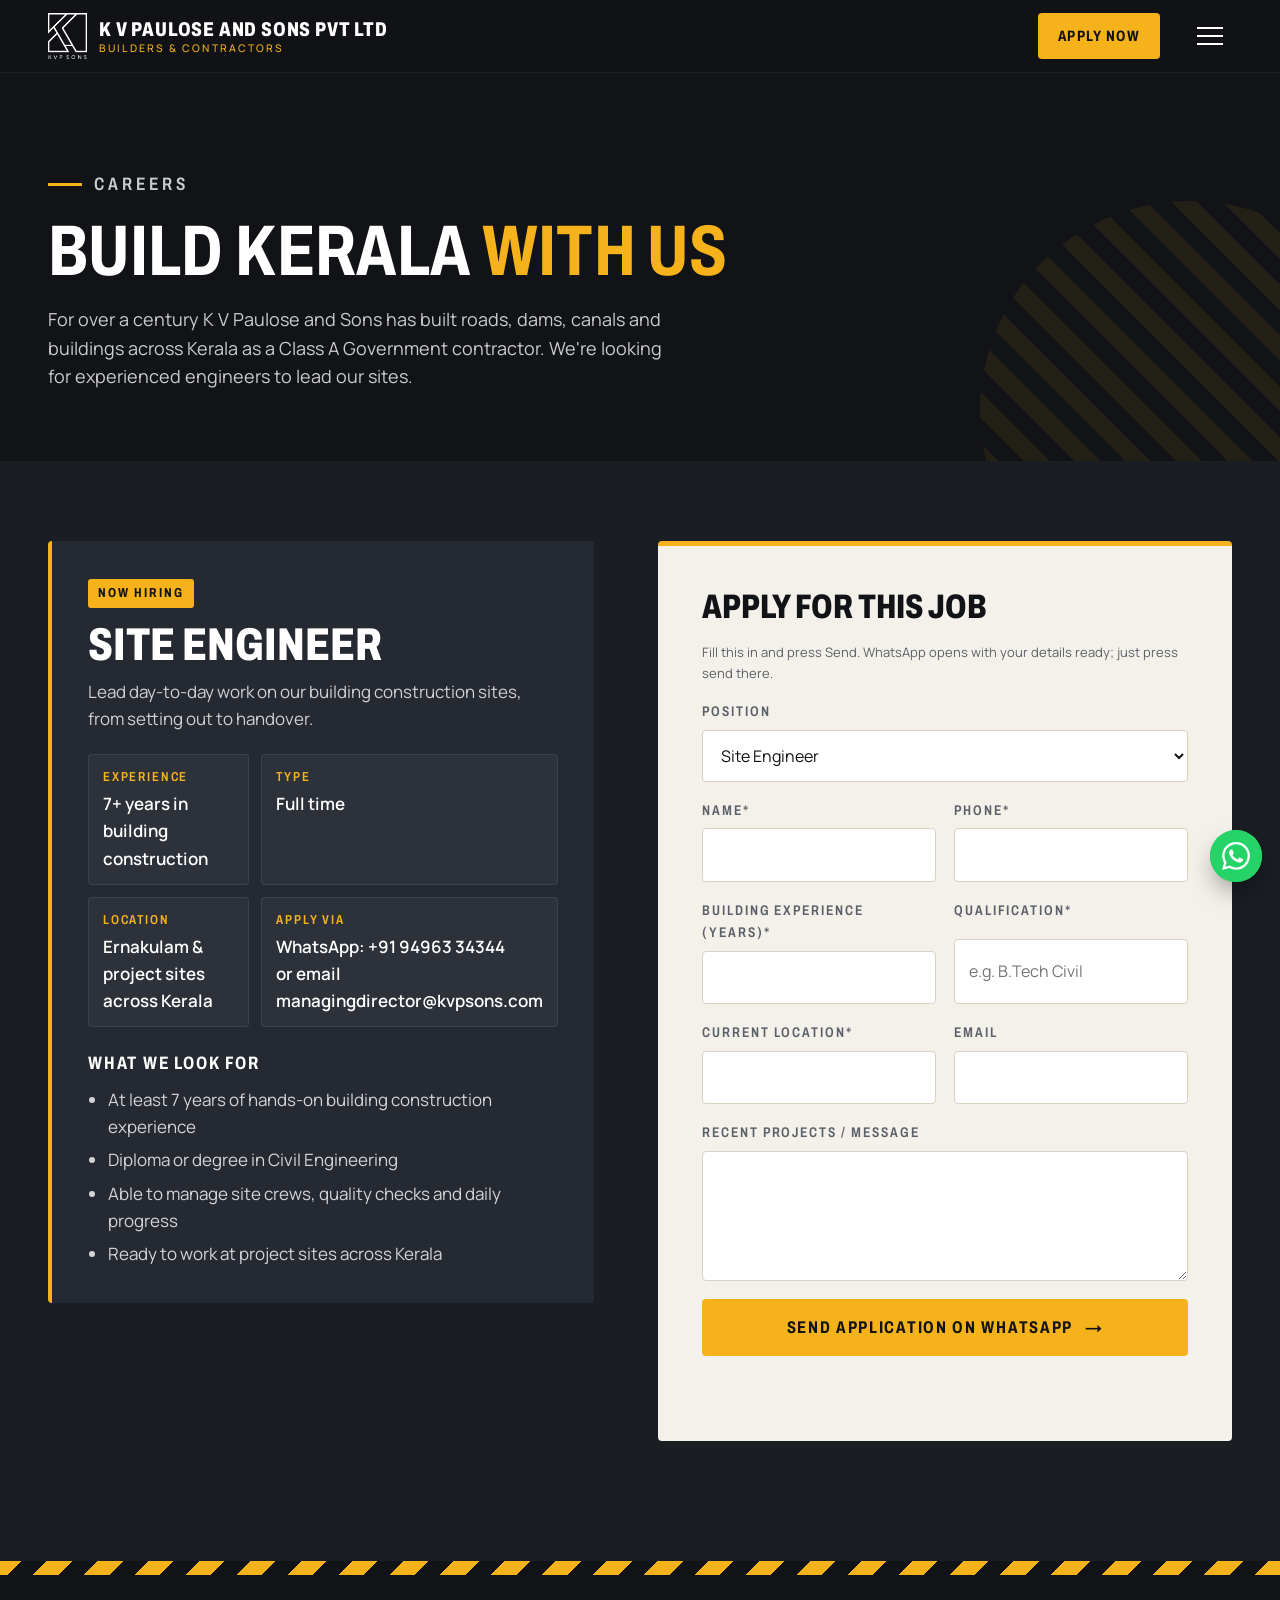
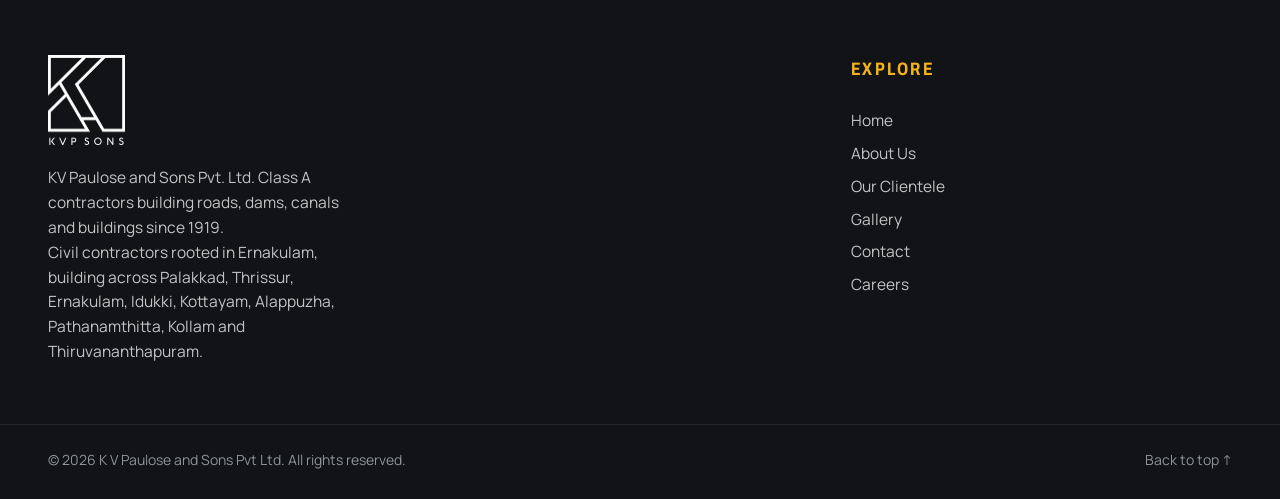
==== commit c5a4be96: "Show managingdirector@kvpsons.com in Contact, Careers and business data Co-Authored-By: Claude Opus " ====
--- a/site/careers.html
+++ b/site/careers.html
@@ -5,15 +5,17 @@
   <meta name="viewport" content="width=device-width, initial-scale=1">
   <title>Careers | K V Paulose and Sons Pvt Ltd — Site Engineer jobs in Kerala</title>
   <meta name="description" content="K V Paulose and Sons Pvt Ltd, Class A Government contractors since 1919, are hiring Site Engineers with 7+ years of building construction experience. Apply on WhatsApp.">
-  <link rel="canonical" href="https://kvpsons.com/careers.html">
+  <link rel="canonical" href="https://kvpsons.com/careers">
   <meta name="theme-color" content="#111316">
   <meta property="og:type" content="website">
   <meta property="og:site_name" content="K V Paulose and Sons Pvt Ltd">
   <meta property="og:title" content="We're hiring Site Engineers — K V Paulose and Sons Pvt Ltd">
   <meta property="og:description" content="7+ years of building construction experience. Join a Class A Government contractor building across Kerala since 1919. Apply on WhatsApp.">
-  <meta property="og:url" content="https://kvpsons.com/careers.html">
+  <meta property="og:url" content="https://kvpsons.com/careers">
   <meta property="og:image" content="https://kvpsons.com/images/logo.png">
   <meta name="twitter:card" content="summary">
+  <meta name="robots" content="index, follow, max-image-preview:large, max-snippet:-1">
+  <link rel="alternate" hreflang="en-IN" href="https://kvpsons.com/careers">
   <script type="application/ld+json">
   {
     "@context": "https://schema.org",
@@ -21,10 +23,26 @@
     "title": "Site Engineer",
     "description": "<p>Site Engineer for building construction projects across Kerala. Minimum 7 years of building construction experience.</p>",
     "datePosted": "2026-11-24",
+    "validThrough": "2027-03-31T23:59",
+    "directApply": true,
+    "industry": "Construction",
+    "occupationalCategory": "Civil Engineering",
+    "qualifications": "Diploma or degree in Civil Engineering",
+    "applicantLocationRequirements": { "@type": "Country", "name": "India" },
     "employmentType": "FULL_TIME",
     "hiringOrganization": { "@type": "Organization", "name": "K V Paulose and Sons Pvt Ltd", "sameAs": "https://kvpsons.com/", "logo": "https://kvpsons.com/images/logo.png" },
     "jobLocation": { "@type": "Place", "address": { "@type": "PostalAddress", "addressLocality": "Ernakulam", "addressRegion": "Kerala", "addressCountry": "IN" } },
     "experienceRequirements": { "@type": "OccupationalExperienceRequirements", "monthsOfExperience": 84 }
+  }
+  </script>
+  <script type="application/ld+json">
+  {
+    "@context": "https://schema.org",
+    "@type": "BreadcrumbList",
+    "itemListElement": [
+      { "@type": "ListItem", "position": 1, "name": "Home", "item": "https://kvpsons.com/" },
+      { "@type": "ListItem", "position": 2, "name": "Careers", "item": "https://kvpsons.com/careers" }
+    ]
   }
   </script>
   <link rel="icon" href="images/logo.png">
@@ -37,17 +55,17 @@
 
 <header class="header is-solid" id="header">
   <div class="header__inner">
-    <a href="index.html" class="brand">
+    <a href="/" class="brand">
       <img src="images/logo.png" alt="K V Paulose and Sons Pvt Ltd logo">
       <span>K V Paulose and Sons Pvt Ltd<small>Builders &amp; Contractors</small></span>
     </a>
     <nav class="nav" id="nav">
-      <a href="index.html">Home</a>
-      <a href="index.html#about">About Us</a>
-      <a href="index.html#clients">Our Clientele</a>
-      <a href="index.html#gallery">Gallery</a>
-      <a href="index.html#contact">Contact</a>
-      <a href="careers.html" class="is-active">Careers</a>
+      <a href="/">Home</a>
+      <a href="/#about">About Us</a>
+      <a href="/#clients">Our Clientele</a>
+      <a href="/#gallery">Gallery</a>
+      <a href="/#contact">Contact</a>
+      <a href="/careers" class="is-active">Careers</a>
     </nav>
     <a href="#apply" class="btn btn--yellow header__cta">Apply Now</a>
     <button class="burger" id="burger" aria-label="Open menu"><span></span><span></span><span></span></button>
@@ -73,7 +91,7 @@
           <div><dt>Experience</dt><dd>7+ years in building construction</dd></div>
           <div><dt>Type</dt><dd>Full time</dd></div>
           <div><dt>Location</dt><dd>Ernakulam &amp; project sites across Kerala</dd></div>
-          <div><dt>Apply via</dt><dd>WhatsApp: +91 94963 34344</dd></div>
+          <div><dt>Apply via</dt><dd>WhatsApp: +91 94963 34344<br>or email managingdirector@kvpsons.com</dd></div>
         </dl>
         <h4>What we look for</h4>
         <ul>
@@ -120,7 +138,7 @@
     </div>
     <div>
       <h5>Explore</h5>
-      <a href="index.html">Home</a><a href="index.html#about">About Us</a><a href="index.html#clients">Our Clientele</a><a href="index.html#gallery">Gallery</a><a href="index.html#contact">Contact</a><a href="careers.html">Careers</a>
+      <a href="/">Home</a><a href="/#about">About Us</a><a href="/#clients">Our Clientele</a><a href="/#gallery">Gallery</a><a href="/#contact">Contact</a><a href="/careers">Careers</a>
     </div>
   </div>
   <div class="container footer__bottom">
--- a/site/css/style.css
+++ b/site/css/style.css
@@ -23,7 +23,8 @@
 }
 
 *, *::before, *::after { box-sizing: border-box; margin: 0; padding: 0; }
-html { scroll-behavior: smooth; scroll-padding-top: 76px; }
+/* no CSS smooth scrolling: it breaks the scroll animations' measurements (links scroll smoothly via main.js) */
+html { scroll-padding-top: 76px; }
 body { background: var(--ink); color: var(--white); font-family: var(--body); font-size: 17px; line-height: 1.6; overflow-x: hidden; }
 img { display: block; max-width: 100%; }
 a { color: inherit; text-decoration: none; }
@@ -527,3 +528,23 @@
 .form__msg.is-error { color: #B3261E; }
 @media (max-width: 860px) { .careers__grid { grid-template-columns: 1fr; } }
 @media (max-width: 600px) { .job__facts { grid-template-columns: 1fr; } .careers-hero { padding: 120px 0 50px; } .hiring .btn { width: 100%; } }
+
+/* ---------- FAQ ---------- */
+.faq { background: var(--paper); color: var(--ink); padding: 120px 0; border-top: 1px solid var(--paper-2); }
+.faq__grid { display: grid; grid-template-columns: .8fr 1.2fr; gap: clamp(30px, 5vw, 80px); align-items: start; }
+.faq .sec-head { margin-bottom: 0; }
+.faq__lead { color: var(--muted-dark); margin-top: 18px; max-width: 380px; }
+.faq__list { display: grid; gap: 12px; }
+.faq__item { background: var(--white); border-radius: var(--radius); border-left: 4px solid transparent; transition: border-color .3s; }
+.faq__item[open] { border-left-color: var(--yellow); }
+.faq__item summary { list-style: none; cursor: pointer; display: flex; align-items: center; justify-content: space-between; gap: 18px; padding: 20px 22px; }
+.faq__item summary::-webkit-details-marker { display: none; }
+.faq__item summary:focus-visible { outline: 3px solid var(--yellow); outline-offset: 2px; }
+.faq__item h3 { font-family: var(--head); font-stretch: var(--head-stretch); font-weight: 700; font-size: 21px; text-transform: uppercase; letter-spacing: .02em; line-height: 1.15; }
+.faq__ico { flex: none; width: 30px; height: 30px; border-radius: 50%; background: var(--ink); position: relative; }
+.faq__ico::before, .faq__ico::after { content: ""; position: absolute; left: 50%; top: 50%; width: 12px; height: 2px; background: var(--yellow); transform: translate(-50%, -50%); transition: transform .3s var(--ease); }
+.faq__ico::after { transform: translate(-50%, -50%) rotate(90deg); }
+.faq__item[open] .faq__ico::after { transform: translate(-50%, -50%) rotate(0deg); }
+.faq__item p { padding: 0 22px 22px; color: var(--muted-dark); font-size: 16px; }
+@media (max-width: 860px) { .faq__grid { grid-template-columns: 1fr; } }
+@media (max-width: 600px) { .faq { padding: 90px 0; } .faq__item h3 { font-size: 18px; } .faq__item summary { padding: 16px; } .faq__item p { padding: 0 16px 18px; } }
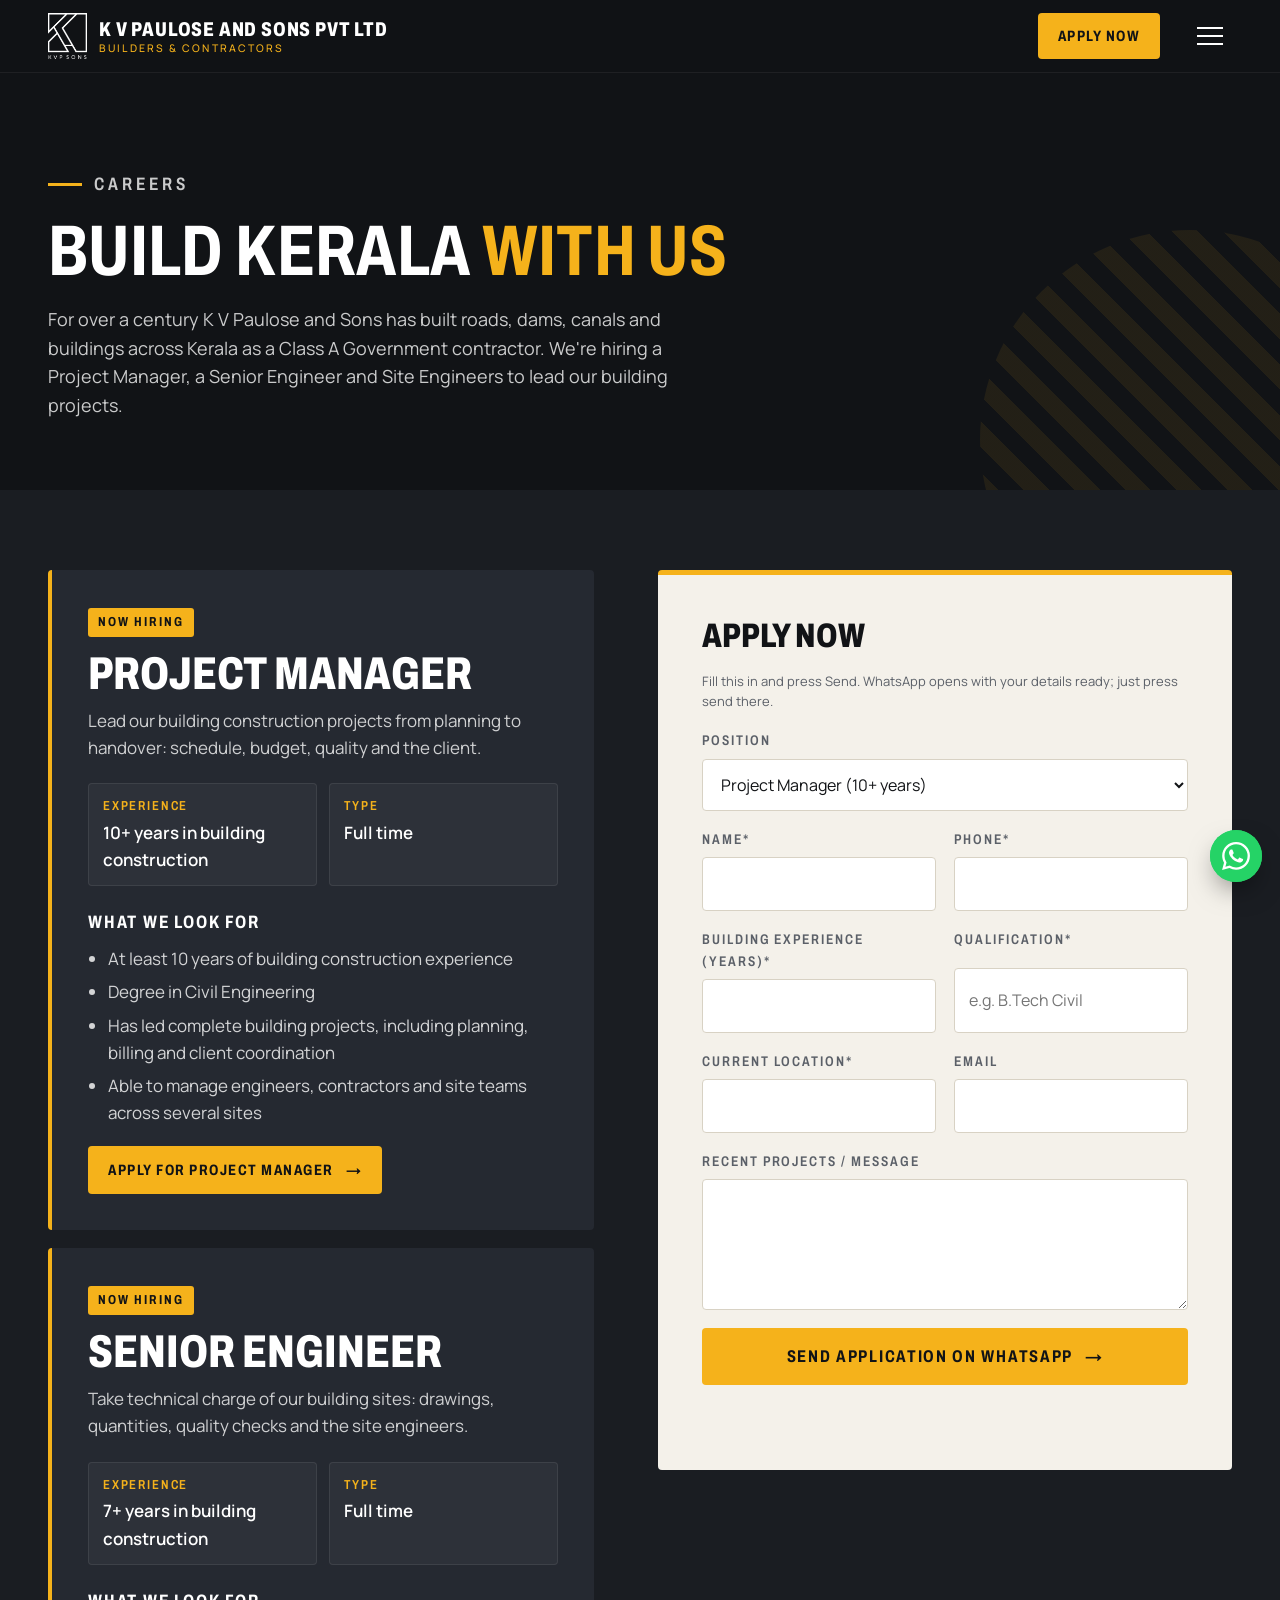
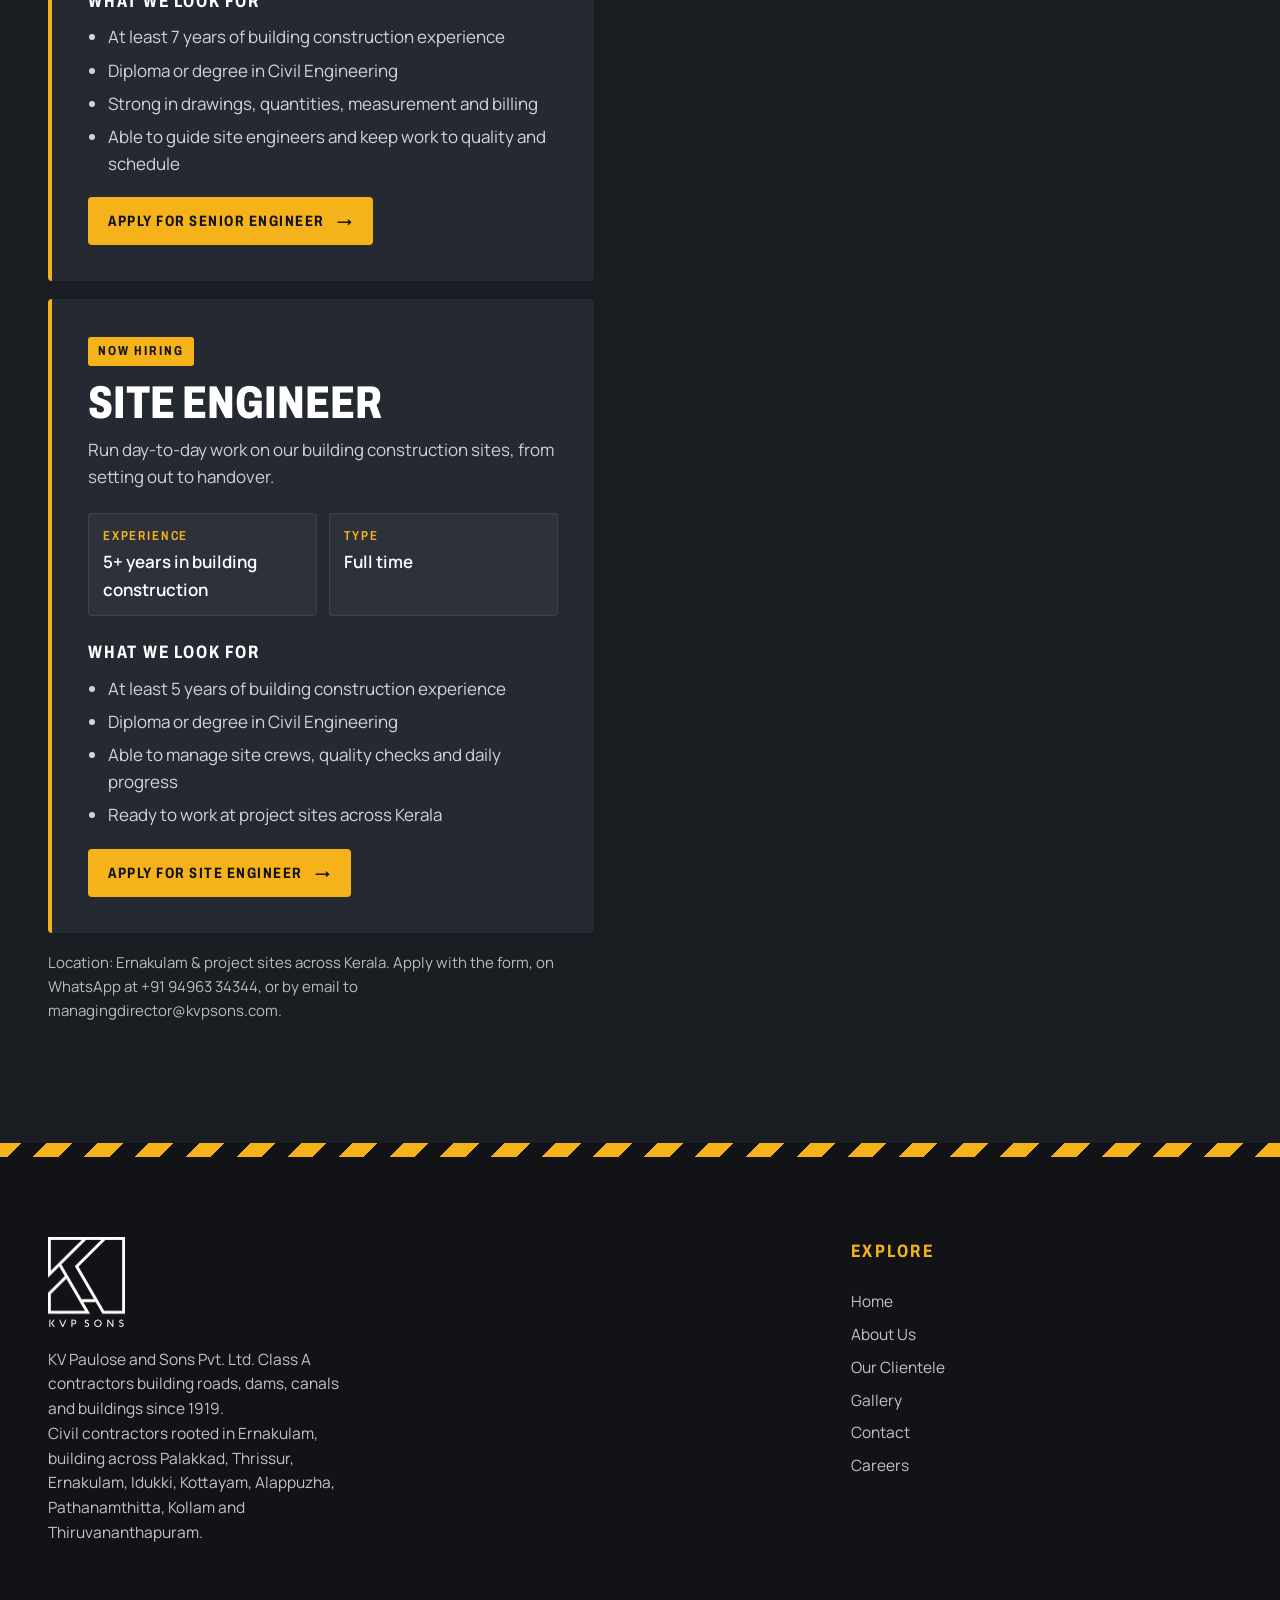
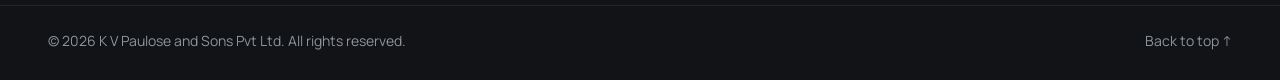
==== commit 5eb150c4: "Careers: Project Manager (10+), Senior Engineer (7+) and Site Engineer (5+) openings Co-Authored-By:" ====
--- a/site/careers.html
+++ b/site/careers.html
@@ -3,37 +3,145 @@
 <head>
   <meta charset="utf-8">
   <meta name="viewport" content="width=device-width, initial-scale=1">
-  <title>Careers | K V Paulose and Sons Pvt Ltd — Site Engineer jobs in Kerala</title>
-  <meta name="description" content="K V Paulose and Sons Pvt Ltd, Class A Government contractors since 1919, are hiring Site Engineers with 7+ years of building construction experience. Apply on WhatsApp.">
+  <title>Careers | K V Paulose and Sons Pvt Ltd — Project Manager, Senior Engineer &amp; Site Engineer jobs in Kerala</title>
+  <meta name="description" content="K V Paulose and Sons Pvt Ltd, Class A Government contractors since 1919, are hiring a Project Manager (10+ years), Senior Engineer (7+ years) and Site Engineer (5+ years) in building construction. Apply on WhatsApp.">
   <link rel="canonical" href="https://kvpsons.com/careers">
   <meta name="theme-color" content="#111316">
   <meta property="og:type" content="website">
   <meta property="og:site_name" content="K V Paulose and Sons Pvt Ltd">
-  <meta property="og:title" content="We're hiring Site Engineers — K V Paulose and Sons Pvt Ltd">
-  <meta property="og:description" content="7+ years of building construction experience. Join a Class A Government contractor building across Kerala since 1919. Apply on WhatsApp.">
+  <meta property="og:title" content="We're hiring: Project Manager, Senior Engineer, Site Engineer — K V Paulose and Sons Pvt Ltd">
+  <meta property="og:description" content="Project Manager (10+ yrs), Senior Engineer (7+ yrs) and Site Engineer (5+ yrs) in building construction. Join a Class A Government contractor building across Kerala since 1919. Apply on WhatsApp.">
   <meta property="og:url" content="https://kvpsons.com/careers">
   <meta property="og:image" content="https://kvpsons.com/images/logo.png">
   <meta name="twitter:card" content="summary">
   <meta name="robots" content="index, follow, max-image-preview:large, max-snippet:-1">
   <link rel="alternate" hreflang="en-IN" href="https://kvpsons.com/careers">
   <script type="application/ld+json">
-  {
-    "@context": "https://schema.org",
-    "@type": "JobPosting",
-    "title": "Site Engineer",
-    "description": "<p>Site Engineer for building construction projects across Kerala. Minimum 7 years of building construction experience.</p>",
-    "datePosted": "2026-11-24",
-    "validThrough": "2027-03-31T23:59",
-    "directApply": true,
-    "industry": "Construction",
-    "occupationalCategory": "Civil Engineering",
-    "qualifications": "Diploma or degree in Civil Engineering",
-    "applicantLocationRequirements": { "@type": "Country", "name": "India" },
-    "employmentType": "FULL_TIME",
-    "hiringOrganization": { "@type": "Organization", "name": "K V Paulose and Sons Pvt Ltd", "sameAs": "https://kvpsons.com/", "logo": "https://kvpsons.com/images/logo.png" },
-    "jobLocation": { "@type": "Place", "address": { "@type": "PostalAddress", "addressLocality": "Ernakulam", "addressRegion": "Kerala", "addressCountry": "IN" } },
-    "experienceRequirements": { "@type": "OccupationalExperienceRequirements", "monthsOfExperience": 84 }
-  }
+  [
+    {
+      "@context": "https://schema.org",
+      "@type": "JobPosting",
+      "title": "Project Manager",
+      "description": "<p>Lead our building construction projects from planning to handover: schedule, budget, quality and the client.</p><p>Minimum 10 years of building construction experience. Diploma or degree in Civil Engineering.</p>",
+      "identifier": {
+        "@type": "PropertyValue",
+        "name": "K V Paulose and Sons Pvt Ltd",
+        "value": "project-manager"
+      },
+      "datePosted": "2026-11-25",
+      "validThrough": "2027-03-31T23:59",
+      "directApply": true,
+      "industry": "Construction",
+      "occupationalCategory": "Civil Engineering",
+      "qualifications": "Diploma or degree in Civil Engineering",
+      "applicantLocationRequirements": {
+        "@type": "Country",
+        "name": "India"
+      },
+      "employmentType": "FULL_TIME",
+      "hiringOrganization": {
+        "@type": "Organization",
+        "name": "K V Paulose and Sons Pvt Ltd",
+        "sameAs": "https://kvpsons.com/",
+        "logo": "https://kvpsons.com/images/logo.png"
+      },
+      "jobLocation": {
+        "@type": "Place",
+        "address": {
+          "@type": "PostalAddress",
+          "addressLocality": "Ernakulam",
+          "addressRegion": "Kerala",
+          "addressCountry": "IN"
+        }
+      },
+      "experienceRequirements": {
+        "@type": "OccupationalExperienceRequirements",
+        "monthsOfExperience": 120
+      }
+    },
+    {
+      "@context": "https://schema.org",
+      "@type": "JobPosting",
+      "title": "Senior Engineer",
+      "description": "<p>Take technical charge of our building sites: drawings, quantities, quality checks and the site engineers.</p><p>Minimum 7 years of building construction experience. Diploma or degree in Civil Engineering.</p>",
+      "identifier": {
+        "@type": "PropertyValue",
+        "name": "K V Paulose and Sons Pvt Ltd",
+        "value": "senior-engineer"
+      },
+      "datePosted": "2026-11-25",
+      "validThrough": "2027-03-31T23:59",
+      "directApply": true,
+      "industry": "Construction",
+      "occupationalCategory": "Civil Engineering",
+      "qualifications": "Diploma or degree in Civil Engineering",
+      "applicantLocationRequirements": {
+        "@type": "Country",
+        "name": "India"
+      },
+      "employmentType": "FULL_TIME",
+      "hiringOrganization": {
+        "@type": "Organization",
+        "name": "K V Paulose and Sons Pvt Ltd",
+        "sameAs": "https://kvpsons.com/",
+        "logo": "https://kvpsons.com/images/logo.png"
+      },
+      "jobLocation": {
+        "@type": "Place",
+        "address": {
+          "@type": "PostalAddress",
+          "addressLocality": "Ernakulam",
+          "addressRegion": "Kerala",
+          "addressCountry": "IN"
+        }
+      },
+      "experienceRequirements": {
+        "@type": "OccupationalExperienceRequirements",
+        "monthsOfExperience": 84
+      }
+    },
+    {
+      "@context": "https://schema.org",
+      "@type": "JobPosting",
+      "title": "Site Engineer",
+      "description": "<p>Run day-to-day work on our building construction sites, from setting out to handover.</p><p>Minimum 5 years of building construction experience. Diploma or degree in Civil Engineering.</p>",
+      "identifier": {
+        "@type": "PropertyValue",
+        "name": "K V Paulose and Sons Pvt Ltd",
+        "value": "site-engineer"
+      },
+      "datePosted": "2026-11-25",
+      "validThrough": "2027-03-31T23:59",
+      "directApply": true,
+      "industry": "Construction",
+      "occupationalCategory": "Civil Engineering",
+      "qualifications": "Diploma or degree in Civil Engineering",
+      "applicantLocationRequirements": {
+        "@type": "Country",
+        "name": "India"
+      },
+      "employmentType": "FULL_TIME",
+      "hiringOrganization": {
+        "@type": "Organization",
+        "name": "K V Paulose and Sons Pvt Ltd",
+        "sameAs": "https://kvpsons.com/",
+        "logo": "https://kvpsons.com/images/logo.png"
+      },
+      "jobLocation": {
+        "@type": "Place",
+        "address": {
+          "@type": "PostalAddress",
+          "addressLocality": "Ernakulam",
+          "addressRegion": "Kerala",
+          "addressCountry": "IN"
+        }
+      },
+      "experienceRequirements": {
+        "@type": "OccupationalExperienceRequirements",
+        "monthsOfExperience": 60
+      }
+    }
+  ]
   </script>
   <script type="application/ld+json">
   {
@@ -49,7 +157,7 @@
   <link rel="preconnect" href="https://fonts.googleapis.com">
   <link rel="preconnect" href="https://fonts.gstatic.com" crossorigin>
   <link href="https://fonts.googleapis.com/css2?family=Archivo:wdth,wght@62..125,500..900&family=Manrope:wght@400;500;600;700&display=swap" rel="stylesheet">
-  <link rel="stylesheet" href="css/style.css?v=20">
+  <link rel="stylesheet" href="css/style.css?v=24">
 </head>
 <body class="careers-page">
 
@@ -77,36 +185,76 @@
     <div class="container">
       <p class="kicker"><span class="kicker__bar"></span>Careers</p>
       <h1 class="h2">Build Kerala <em>with us</em></h1>
-      <p>For over a century K V Paulose and Sons has built roads, dams, canals and buildings across Kerala as a Class A Government contractor. We're looking for experienced engineers to lead our sites.</p>
+      <p>For over a century K V Paulose and Sons has built roads, dams, canals and buildings across Kerala as a Class A Government contractor. We're hiring a Project Manager, a Senior Engineer and Site Engineers to lead our building projects.</p>
     </div>
   </section>
 
   <section class="careers" id="apply">
     <div class="container careers__grid">
-      <article class="job">
-        <span class="job__badge">Now hiring</span>
-        <h2>Site Engineer</h2>
-        <p>Lead day-to-day work on our building construction sites, from setting out to handover.</p>
-        <dl class="job__facts">
-          <div><dt>Experience</dt><dd>7+ years in building construction</dd></div>
-          <div><dt>Type</dt><dd>Full time</dd></div>
-          <div><dt>Location</dt><dd>Ernakulam &amp; project sites across Kerala</dd></div>
-          <div><dt>Apply via</dt><dd>WhatsApp: +91 94963 34344<br>or email managingdirector@kvpsons.com</dd></div>
-        </dl>
-        <h4>What we look for</h4>
-        <ul>
-          <li>At least 7 years of hands-on building construction experience</li>
-          <li>Diploma or degree in Civil Engineering</li>
-          <li>Able to manage site crews, quality checks and daily progress</li>
-          <li>Ready to work at project sites across Kerala</li>
-        </ul>
-      </article>
+      <div class="jobs">
+        <article class="job" id="project-manager">
+          <span class="job__badge">Now hiring</span>
+          <h2>Project Manager</h2>
+          <p>Lead our building construction projects from planning to handover: schedule, budget, quality and the client.</p>
+          <dl class="job__facts">
+            <div><dt>Experience</dt><dd>10+ years in building construction</dd></div>
+            <div><dt>Type</dt><dd>Full time</dd></div>
+          </dl>
+          <h4>What we look for</h4>
+          <ul>
+            <li>At least 10 years of building construction experience</li>
+            <li>Degree in Civil Engineering</li>
+            <li>Has led complete building projects, including planning, billing and client coordination</li>
+            <li>Able to manage engineers, contractors and site teams across several sites</li>
+          </ul>
+          <button type="button" class="btn btn--yellow job__apply" data-role="Project Manager">Apply for Project Manager <span>→</span></button>
+        </article>
+        <article class="job" id="senior-engineer">
+          <span class="job__badge">Now hiring</span>
+          <h2>Senior Engineer</h2>
+          <p>Take technical charge of our building sites: drawings, quantities, quality checks and the site engineers.</p>
+          <dl class="job__facts">
+            <div><dt>Experience</dt><dd>7+ years in building construction</dd></div>
+            <div><dt>Type</dt><dd>Full time</dd></div>
+          </dl>
+          <h4>What we look for</h4>
+          <ul>
+            <li>At least 7 years of building construction experience</li>
+            <li>Diploma or degree in Civil Engineering</li>
+            <li>Strong in drawings, quantities, measurement and billing</li>
+            <li>Able to guide site engineers and keep work to quality and schedule</li>
+          </ul>
+          <button type="button" class="btn btn--yellow job__apply" data-role="Senior Engineer">Apply for Senior Engineer <span>→</span></button>
+        </article>
+        <article class="job" id="site-engineer">
+          <span class="job__badge">Now hiring</span>
+          <h2>Site Engineer</h2>
+          <p>Run day-to-day work on our building construction sites, from setting out to handover.</p>
+          <dl class="job__facts">
+            <div><dt>Experience</dt><dd>5+ years in building construction</dd></div>
+            <div><dt>Type</dt><dd>Full time</dd></div>
+          </dl>
+          <h4>What we look for</h4>
+          <ul>
+            <li>At least 5 years of building construction experience</li>
+            <li>Diploma or degree in Civil Engineering</li>
+            <li>Able to manage site crews, quality checks and daily progress</li>
+            <li>Ready to work at project sites across Kerala</li>
+          </ul>
+          <button type="button" class="btn btn--yellow job__apply" data-role="Site Engineer">Apply for Site Engineer <span>→</span></button>
+        </article>
+        <p class="jobs__note">Location: Ernakulam &amp; project sites across Kerala. Apply with the form, on WhatsApp at +91 94963 34344, or by email to managingdirector@kvpsons.com.</p>
+      </div>
 
       <form class="form" id="careerForm">
-        <h3>Apply for this job</h3>
+        <h3>Apply now</h3>
         <p class="form__hint">Fill this in and press Send. WhatsApp opens with your details ready; just press send there.</p>
         <label><span>Position</span>
-          <select name="position"><option>Site Engineer</option></select>
+          <select name="position">
+            <option value="Project Manager" data-min="10">Project Manager (10+ years)</option>
+            <option value="Senior Engineer" data-min="7">Senior Engineer (7+ years)</option>
+            <option value="Site Engineer" data-min="5">Site Engineer (5+ years)</option>
+          </select>
         </label>
         <div class="form__row">
           <label><span>Name*</span><input type="text" name="name" required autocomplete="name"></label>
@@ -149,6 +297,6 @@
 
 <a class="wa-float" href="https://wa.me/919496334344?text=Hello%20K%20V%20Paulose%20and%20Sons%2C%20I%20would%20like%20to%20apply%20for%20the%20Site%20Engineer%20job." target="_blank" rel="noopener" aria-label="Chat with us on WhatsApp" title="Chat with us on WhatsApp"><svg viewBox="0 0 24 24" aria-hidden="true"><path d="M17.472 14.382c-.297-.149-1.758-.867-2.03-.967-.273-.099-.471-.148-.67.15-.197.297-.767.966-.94 1.164-.173.199-.347.223-.644.075-.297-.15-1.255-.463-2.39-1.475-.883-.788-1.48-1.761-1.653-2.059-.173-.297-.018-.458.13-.606.134-.133.298-.347.446-.52.149-.174.198-.298.298-.497.099-.198.05-.371-.025-.52-.075-.149-.669-1.612-.916-2.207-.242-.579-.487-.5-.669-.51-.173-.008-.371-.01-.57-.01-.198 0-.52.074-.792.372-.272.297-1.04 1.016-1.04 2.479 0 1.462 1.065 2.875 1.213 3.074.149.198 2.096 3.2 5.077 4.487.709.306 1.262.489 1.694.625.712.227 1.36.195 1.871.118.571-.085 1.758-.719 2.006-1.413.248-.694.248-1.289.173-1.413-.074-.124-.272-.198-.57-.347m-5.421 7.403h-.004a9.87 9.87 0 01-5.031-1.378l-.361-.214-3.741.982.998-3.648-.235-.374a9.86 9.86 0 01-1.51-5.26c.001-5.45 4.436-9.884 9.888-9.884 2.64 0 5.122 1.03 6.988 2.898a9.825 9.825 0 012.893 6.994c-.003 5.45-4.437 9.884-9.885 9.884m8.413-18.297A11.815 11.815 0 0012.05 0C5.495 0 .16 5.335.157 11.892c0 2.096.547 4.142 1.588 5.945L.057 24l6.305-1.654a11.882 11.882 0 005.683 1.448h.005c6.554 0 11.89-5.335 11.893-11.893a11.821 11.821 0 00-3.48-8.413Z"/></svg></a>
 
-<script src="js/careers.js?v=1"></script>
+<script src="js/careers.js?v=2"></script>
 </body>
 </html>
--- a/site/css/style.css
+++ b/site/css/style.css
@@ -548,3 +548,10 @@
 .faq__item p { padding: 0 22px 22px; color: var(--muted-dark); font-size: 16px; }
 @media (max-width: 860px) { .faq__grid { grid-template-columns: 1fr; } }
 @media (max-width: 600px) { .faq { padding: 90px 0; } .faq__item h3 { font-size: 18px; } .faq__item summary { padding: 16px; } .faq__item p { padding: 0 16px 18px; } }
+
+/* ---------- careers: several job cards ---------- */
+.jobs { display: grid; gap: 18px; }
+.job__apply { margin-top: 20px; font-size: 15px; padding: 12px 20px; }
+.jobs__note { color: rgba(255,255,255,.7); font-size: 15px; }
+.careers #careerForm { position: sticky; top: 90px; }
+@media (max-width: 860px) { .careers #careerForm { position: static; } }
